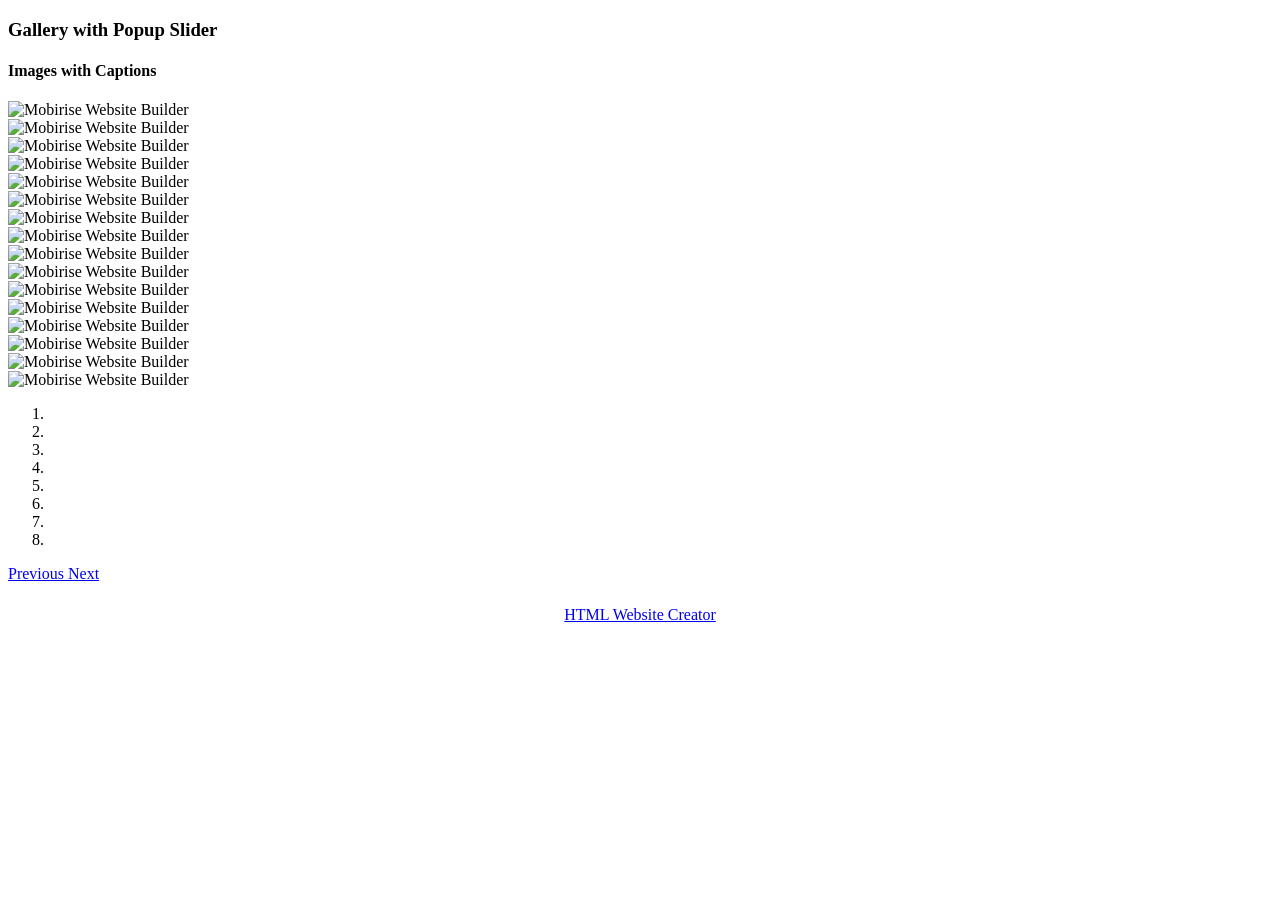
==== page1.html @ 7fadb371 "Add files via upload" ====
<!DOCTYPE html>
<html  >
<head>
  <!-- Site made with Mobirise Website Builder v6.1.12, https://mobirise.com -->
  <meta charset="UTF-8">
  <meta http-equiv="X-UA-Compatible" content="IE=edge">
  <meta name="generator" content="Mobirise v6.1.12, mobirise.com">
  <meta name="viewport" content="width=device-width, initial-scale=1, minimum-scale=1">
  <link rel="shortcut icon" href="assets/images/logo5.png" type="image/x-icon">
  <meta name="description" content="">
  
  
  <title>Page 1</title>
  <link rel="stylesheet" href="assets/web/assets/mobirise-icons2/mobirise2.css">
  <link rel="stylesheet" href="assets/bootstrap/css/bootstrap.min.css">
  <link rel="stylesheet" href="assets/animatecss/animate.css">
  <link rel="stylesheet" href="assets/theme/css/style.css">
  <link rel="preload" href="https://fonts.googleapis.com/css?family=Inter+Tight:100,200,300,400,500,600,700,800,900,100i,200i,300i,400i,500i,600i,700i,800i,900i&display=swap" as="style" onload="this.onload=null;this.rel='stylesheet'">
  <noscript><link rel="stylesheet" href="https://fonts.googleapis.com/css?family=Inter+Tight:100,200,300,400,500,600,700,800,900,100i,200i,300i,400i,500i,600i,700i,800i,900i&display=swap"></noscript>
  <link rel="preload" as="style" href="assets/mobirise/css/mbr-additional.css?v=tbJd5m"><link rel="stylesheet" href="assets/mobirise/css/mbr-additional.css?v=tbJd5m" type="text/css">

  
  
  
</head>
<body>
  
  <section data-bs-version="5.1" class="gallery1 mbr-gallery cid-vxbDAUSOiR" id="gallery01-2b">
    
    

    <div class="container-fluid">
        <div class="row justify-content-center">
            <div class="col-12 content-head">
                <div class="mb-5">
                    <h3 class="mbr-section-title mbr-fonts-style align-center m-0 display-2"><strong>Gallery with Popup Slider</strong></h3>
                    <h4 class="mbr-section-subtitle mbr-fonts-style align-center mb-0 mt-4 display-7">Images with Captions</h4>
                </div>
            </div>
        </div>
        
        <div class="row mbr-gallery">
            <div class="col-12 col-md-6 col-lg-3 item gallery-image">
                <div class="item-wrapper mb-3" data-toggle="modal" data-bs-toggle="modal" data-target="#vy7FDifjJJ-modal" data-bs-target="#vy7FDifjJJ-modal">
                    <img class="w-100" src="assets/images/gallery01.jpg" alt="Mobirise Website Builder" data-slide-to="0" data-bs-slide-to="0" data-target="#lb-vy7FDifjJJ" data-bs-target="#lb-vy7FDifjJJ">
                    <div class="icon-wrapper">
                        <span class="mobi-mbri mobi-mbri-search mbr-iconfont mbr-iconfont-btn"></span>
                    </div>
                </div>
                
            </div>
            <div class="col-12 col-md-6 col-lg-3 item gallery-image">
                <div class="item-wrapper mb-3" data-toggle="modal" data-bs-toggle="modal" data-target="#vy7FDifjJJ-modal" data-bs-target="#vy7FDifjJJ-modal">
                    <img class="w-100" src="assets/images/gallery02.jpg" alt="Mobirise Website Builder" data-slide-to="1" data-bs-slide-to="1" data-target="#lb-vy7FDifjJJ" data-bs-target="#lb-vy7FDifjJJ">
                    <div class="icon-wrapper">
                        <span class="mobi-mbri mobi-mbri-search mbr-iconfont mbr-iconfont-btn"></span>
                    </div>
                </div>
                
            </div>
            <div class="col-12 col-md-6 col-lg-3 item gallery-image">
                <div class="item-wrapper mb-3" data-toggle="modal" data-bs-toggle="modal" data-target="#vy7FDifjJJ-modal" data-bs-target="#vy7FDifjJJ-modal">
                    <img class="w-100" src="assets/images/gallery03.jpg" alt="Mobirise Website Builder" data-slide-to="2" data-bs-slide-to="2" data-target="#lb-vy7FDifjJJ" data-bs-target="#lb-vy7FDifjJJ">
                    <div class="icon-wrapper">
                        <span class="mobi-mbri mobi-mbri-search mbr-iconfont mbr-iconfont-btn"></span>
                    </div>
                </div>
                
            </div>
            <div class="col-12 col-md-6 col-lg-3 item gallery-image">
                <div class="item-wrapper mb-3" data-toggle="modal" data-bs-toggle="modal" data-target="#vy7FDifjJJ-modal" data-bs-target="#vy7FDifjJJ-modal">
                    <img class="w-100" src="assets/images/gallery04.jpg" alt="Mobirise Website Builder" data-slide-to="3" data-bs-slide-to="3" data-target="#lb-vy7FDifjJJ" data-bs-target="#lb-vy7FDifjJJ">
                    <div class="icon-wrapper">
                        <span class="mobi-mbri mobi-mbri-search mbr-iconfont mbr-iconfont-btn"></span>
                    </div>
                </div>
                
            </div>
            <div class="col-12 col-md-6 col-lg-3 item gallery-image">
                <div class="item-wrapper mb-3" data-toggle="modal" data-bs-toggle="modal" data-target="#vy7FDifjJJ-modal" data-bs-target="#vy7FDifjJJ-modal">
                    <img class="w-100" src="assets/images/gallery10.jpg" alt="Mobirise Website Builder" data-slide-to="4" data-bs-slide-to="4" data-target="#lb-vy7FDifjJJ" data-bs-target="#lb-vy7FDifjJJ">
                    <div class="icon-wrapper">
                        <span class="mobi-mbri mobi-mbri-search mbr-iconfont mbr-iconfont-btn"></span>
                    </div>
                </div>
                
            </div>
            <div class="col-12 col-md-6 col-lg-3 item gallery-image">
                <div class="item-wrapper mb-3" data-toggle="modal" data-bs-toggle="modal" data-target="#vy7FDifjJJ-modal" data-bs-target="#vy7FDifjJJ-modal">
                    <img class="w-100" src="assets/images/gallery05.jpg" alt="Mobirise Website Builder" data-slide-to="5" data-bs-slide-to="5" data-target="#lb-vy7FDifjJJ" data-bs-target="#lb-vy7FDifjJJ">
                    <div class="icon-wrapper">
                        <span class="mobi-mbri mobi-mbri-search mbr-iconfont mbr-iconfont-btn"></span>
                    </div>
                </div>
                
            </div>
            <div class="col-12 col-md-6 col-lg-3 item gallery-image">
                <div class="item-wrapper mb-3" data-toggle="modal" data-bs-toggle="modal" data-target="#vy7FDifjJJ-modal" data-bs-target="#vy7FDifjJJ-modal">
                    <img class="w-100" src="assets/images/gallery06.jpg" alt="Mobirise Website Builder" data-slide-to="6" data-bs-slide-to="6" data-target="#lb-vy7FDifjJJ" data-bs-target="#lb-vy7FDifjJJ">
                    <div class="icon-wrapper">
                        <span class="mobi-mbri mobi-mbri-search mbr-iconfont mbr-iconfont-btn"></span>
                    </div>
                </div>
                
            </div>
            <div class="col-12 col-md-6 col-lg-3 item gallery-image">
                <div class="item-wrapper mb-3" data-toggle="modal" data-bs-toggle="modal" data-target="#vy7FDifjJJ-modal" data-bs-target="#vy7FDifjJJ-modal">
                    <img class="w-100" src="assets/images/gallery07.jpg" alt="Mobirise Website Builder" data-slide-to="7" data-bs-slide-to="7" data-target="#lb-vy7FDifjJJ" data-bs-target="#lb-vy7FDifjJJ">
                    <div class="icon-wrapper">
                        <span class="mobi-mbri mobi-mbri-search mbr-iconfont mbr-iconfont-btn"></span>
                    </div>
                </div>
                
            </div>
        </div>

        <div class="modal mbr-slider" tabindex="-1" role="dialog" aria-hidden="true" id="vy7FDifjJJ-modal">
            <div class="modal-dialog" role="document">
                <div class="modal-content">
                    <div class="modal-body">
                        <div class="carousel slide" data-pause="false" data-bs-pause="false" id="lb-vy7FDifjJJ" data-interval="5000" data-bs-interval="5000">
                            <div class="carousel-inner">
                                <div class="carousel-item active">
                                    <img class="d-block w-100" src="assets/images/gallery01.jpg" alt="Mobirise Website Builder">
                                </div>
                                <div class="carousel-item">
                                    <img class="d-block w-100" src="assets/images/gallery02.jpg" alt="Mobirise Website Builder">
                                </div>
                                <div class="carousel-item">
                                    <img class="d-block w-100" src="assets/images/gallery03.jpg" alt="Mobirise Website Builder">
                                </div>
                                <div class="carousel-item">
                                    <img class="d-block w-100" src="assets/images/gallery04.jpg" alt="Mobirise Website Builder">
                                </div>
                                <div class="carousel-item">
                                    <img class="d-block w-100" src="assets/images/gallery10.jpg" alt="Mobirise Website Builder">
                                </div>
                                <div class="carousel-item">
                                    <img class="d-block w-100" src="assets/images/gallery05.jpg" alt="Mobirise Website Builder">
                                </div>
                                <div class="carousel-item">
                                    <img class="d-block w-100" src="assets/images/gallery06.jpg" alt="Mobirise Website Builder">
                                </div>
                                <div class="carousel-item">
                                    <img class="d-block w-100" src="assets/images/gallery07.jpg" alt="Mobirise Website Builder">
                                </div>
                            </div>
                            <ol class="carousel-indicators">
                                <li data-slide-to="0" data-bs-slide-to="0" class="active" data-target="#lb-vy7FDifjJJ" data-bs-target="#lb-vy7FDifjJJ"></li>
                                <li data-slide-to="1" data-bs-slide-to="1" data-target="#lb-vy7FDifjJJ" data-bs-target="#lb-vy7FDifjJJ"></li>
                                <li data-slide-to="2" data-bs-slide-to="2" data-target="#lb-vy7FDifjJJ" data-bs-target="#lb-vy7FDifjJJ"></li>
                                <li data-slide-to="3" data-bs-slide-to="3" data-target="#lb-vy7FDifjJJ" data-bs-target="#lb-vy7FDifjJJ"></li>
                                <li data-slide-to="4" data-bs-slide-to="4" data-target="#lb-vy7FDifjJJ" data-bs-target="#lb-vy7FDifjJJ"></li>
                                <li data-slide-to="5" data-bs-slide-to="5" data-target="#lb-vy7FDifjJJ" data-bs-target="#lb-vy7FDifjJJ"></li>
                                <li data-slide-to="6" data-bs-slide-to="6" data-target="#lb-vy7FDifjJJ" data-bs-target="#lb-vy7FDifjJJ"></li>
                                <li data-slide-to="7" data-bs-slide-to="7" data-target="#lb-vy7FDifjJJ" data-bs-target="#lb-vy7FDifjJJ"></li>
                            </ol>
                            <a role="button" href="" class="close" data-dismiss="modal" data-bs-dismiss="modal" aria-label="Close">
                            </a>
                            <a class="carousel-control-prev carousel-control" role="button" data-slide="prev" data-bs-slide="prev" href="#lb-vy7FDifjJJ">
                                <span class="mobi-mbri mobi-mbri-arrow-prev" aria-hidden="true"></span>
                                <span class="sr-only visually-hidden">Previous</span>
                            </a>
                            <a class="carousel-control-next carousel-control" role="button" data-slide="next" data-bs-slide="next" href="#lb-vy7FDifjJJ">
                                <span class="mobi-mbri mobi-mbri-arrow-next" aria-hidden="true"></span>
                                <span class="sr-only visually-hidden">Next</span>
                            </a>
                        </div>
                    </div>
                </div>
            </div>
        </div>
    </div>
</section><section class="display-7" style="padding: 0;align-items: center;justify-content: center;flex-wrap: wrap;    align-content: center;display: flex;position: relative;height: 4rem;"><a href="https://mobiri.se/" style="flex: 1 1;height: 4rem;position: absolute;width: 100%;z-index: 1;"><img alt="" style="height: 4rem;" src="[data-uri]"></a><p style="margin: 0;text-align: center;" class="display-7">&#8204;</p><a style="z-index:1" href="https://mobirise.com/html-builder.html">HTML Website Creator</a></section><script src="assets/bootstrap/js/bootstrap.bundle.min.js"></script>  <script src="assets/smoothscroll/smooth-scroll.js"></script>  <script src="assets/ytplayer/index.js"></script>  <script src="assets/theme/js/script.js"></script>  
  
  
  <input name="animation" type="hidden">
  </body>
</html>
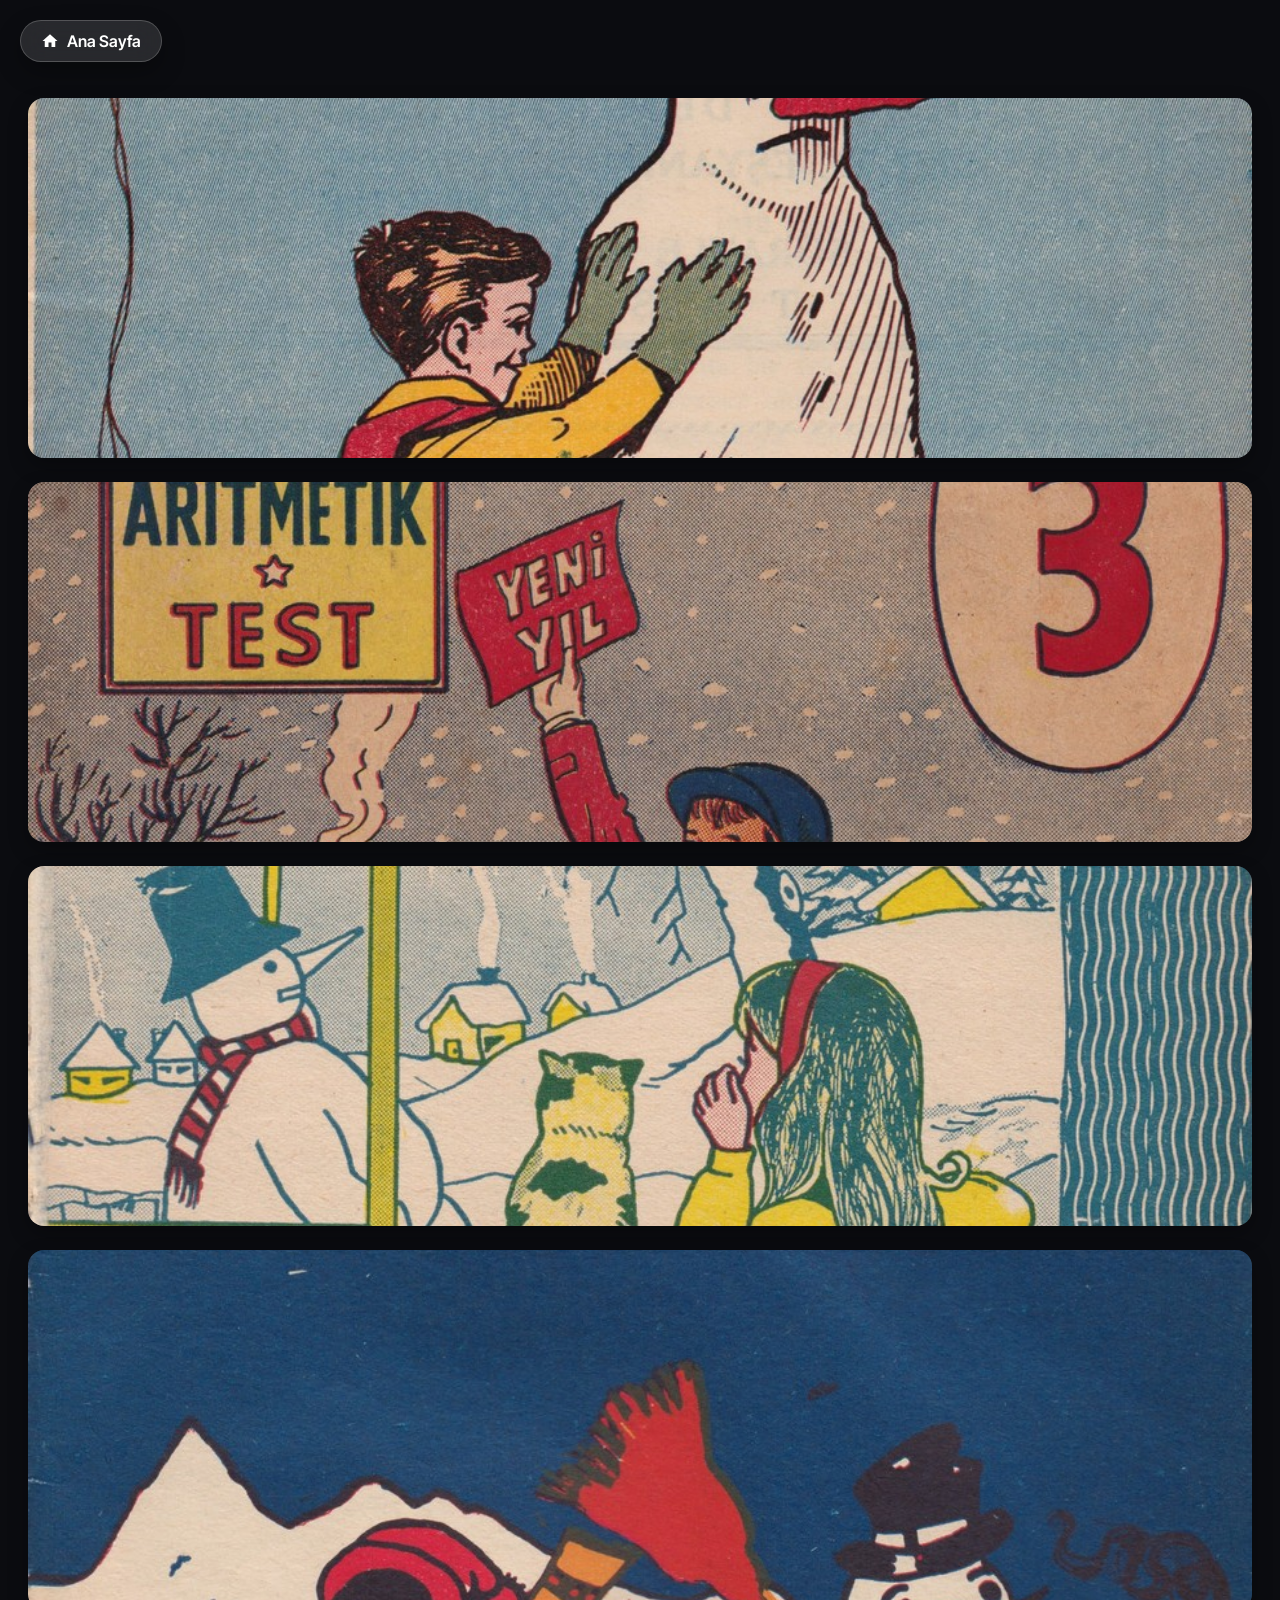
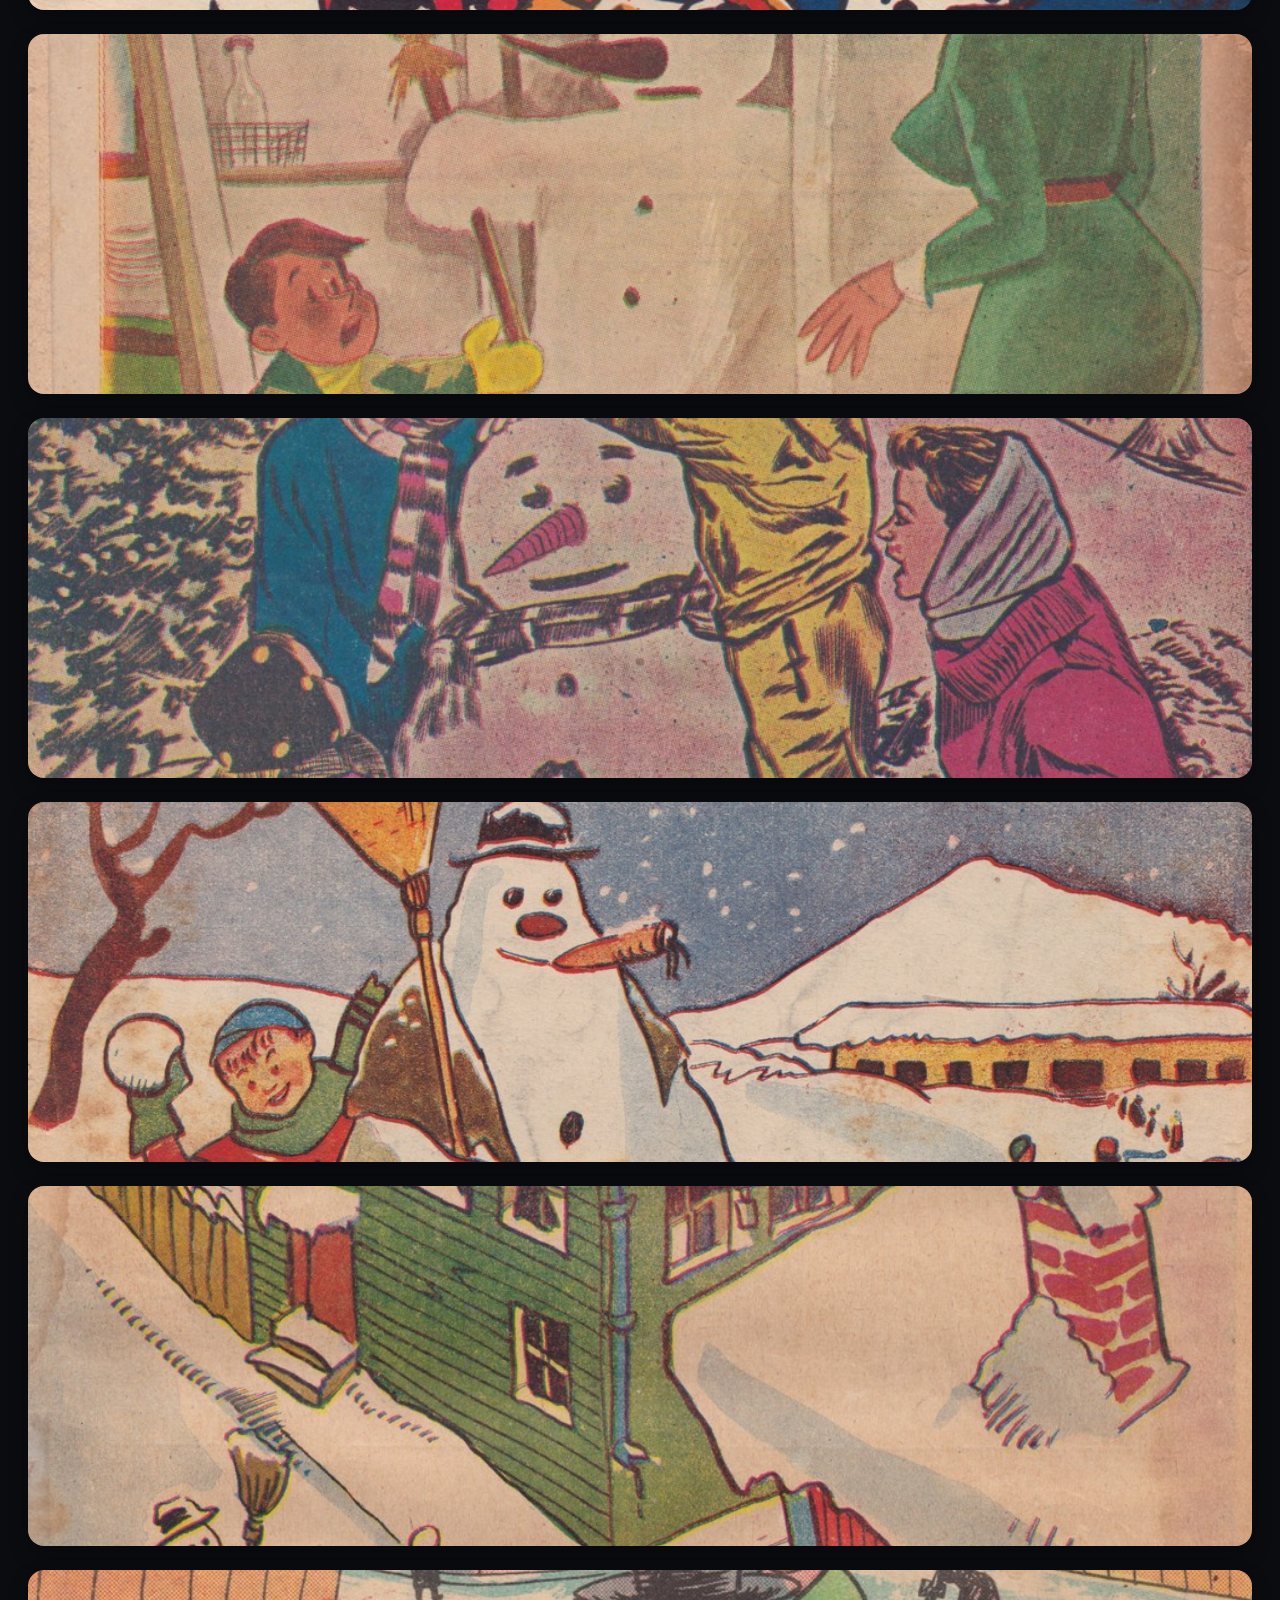
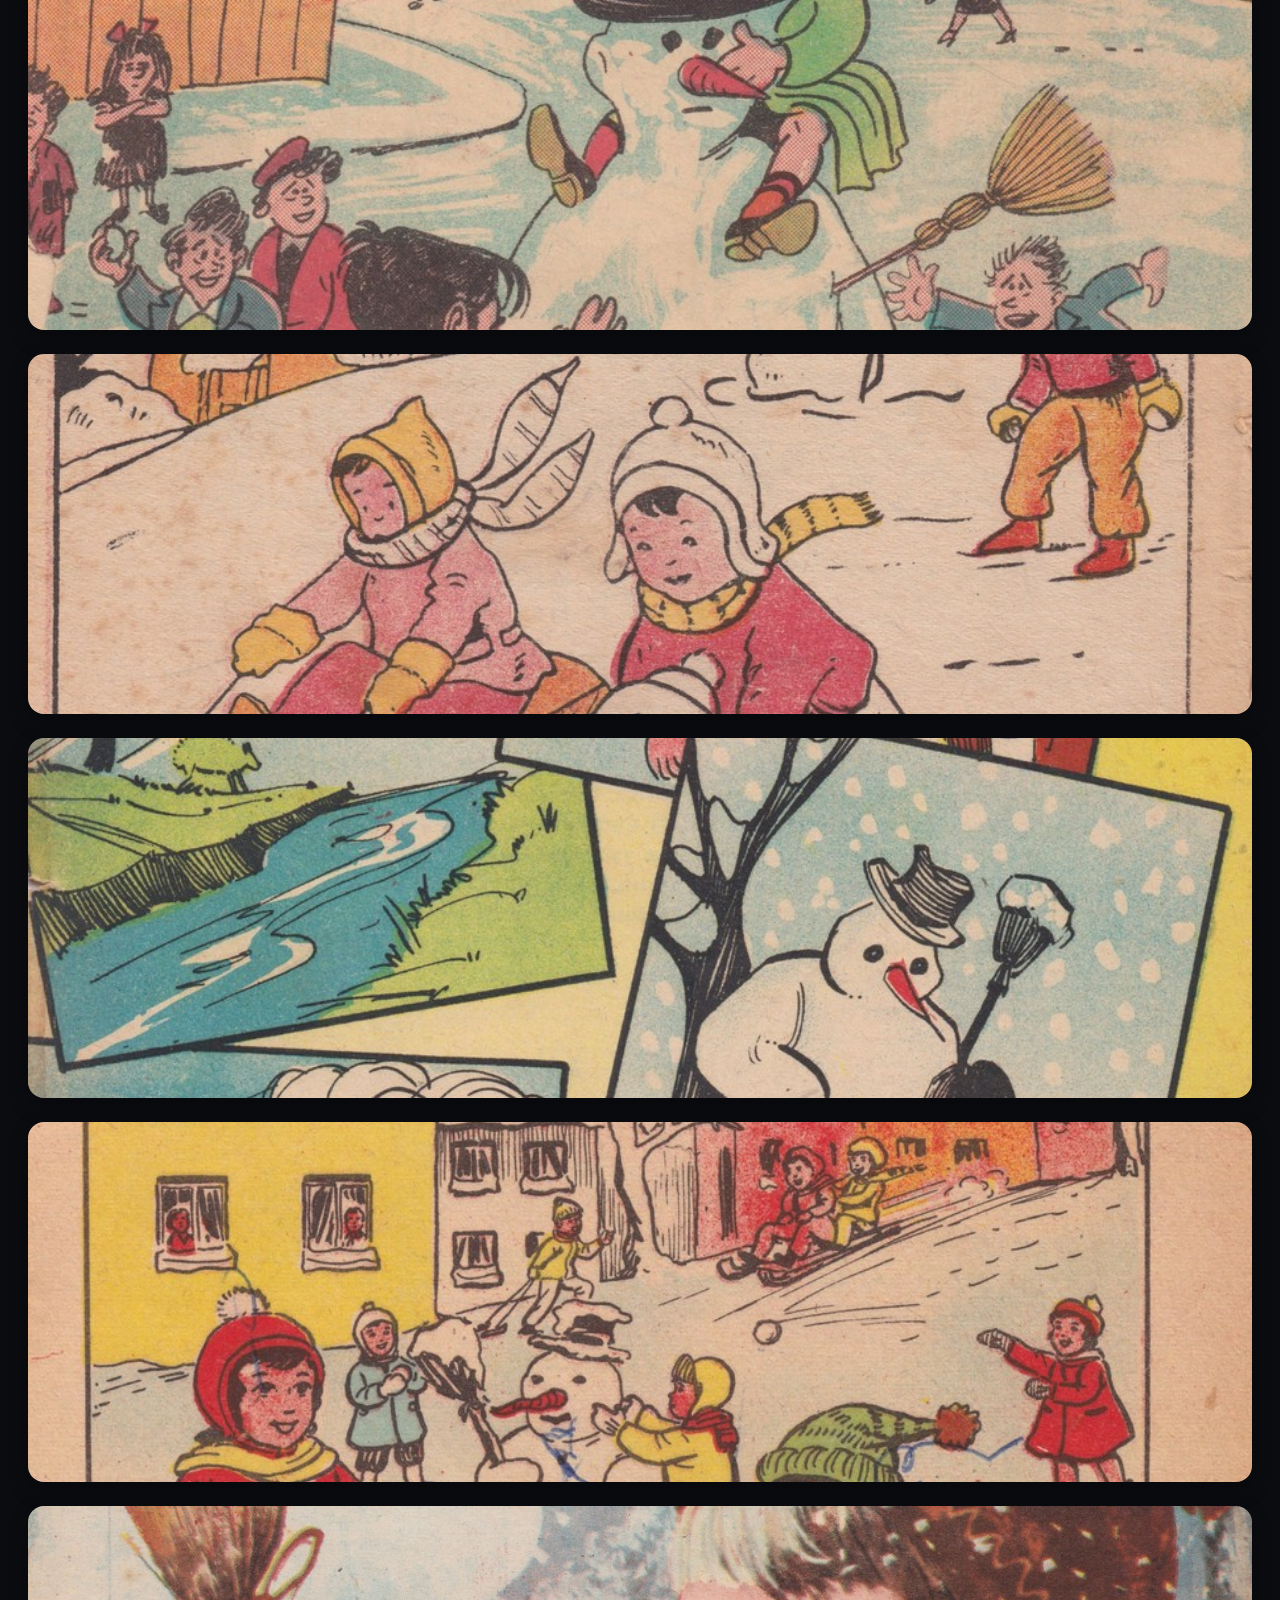
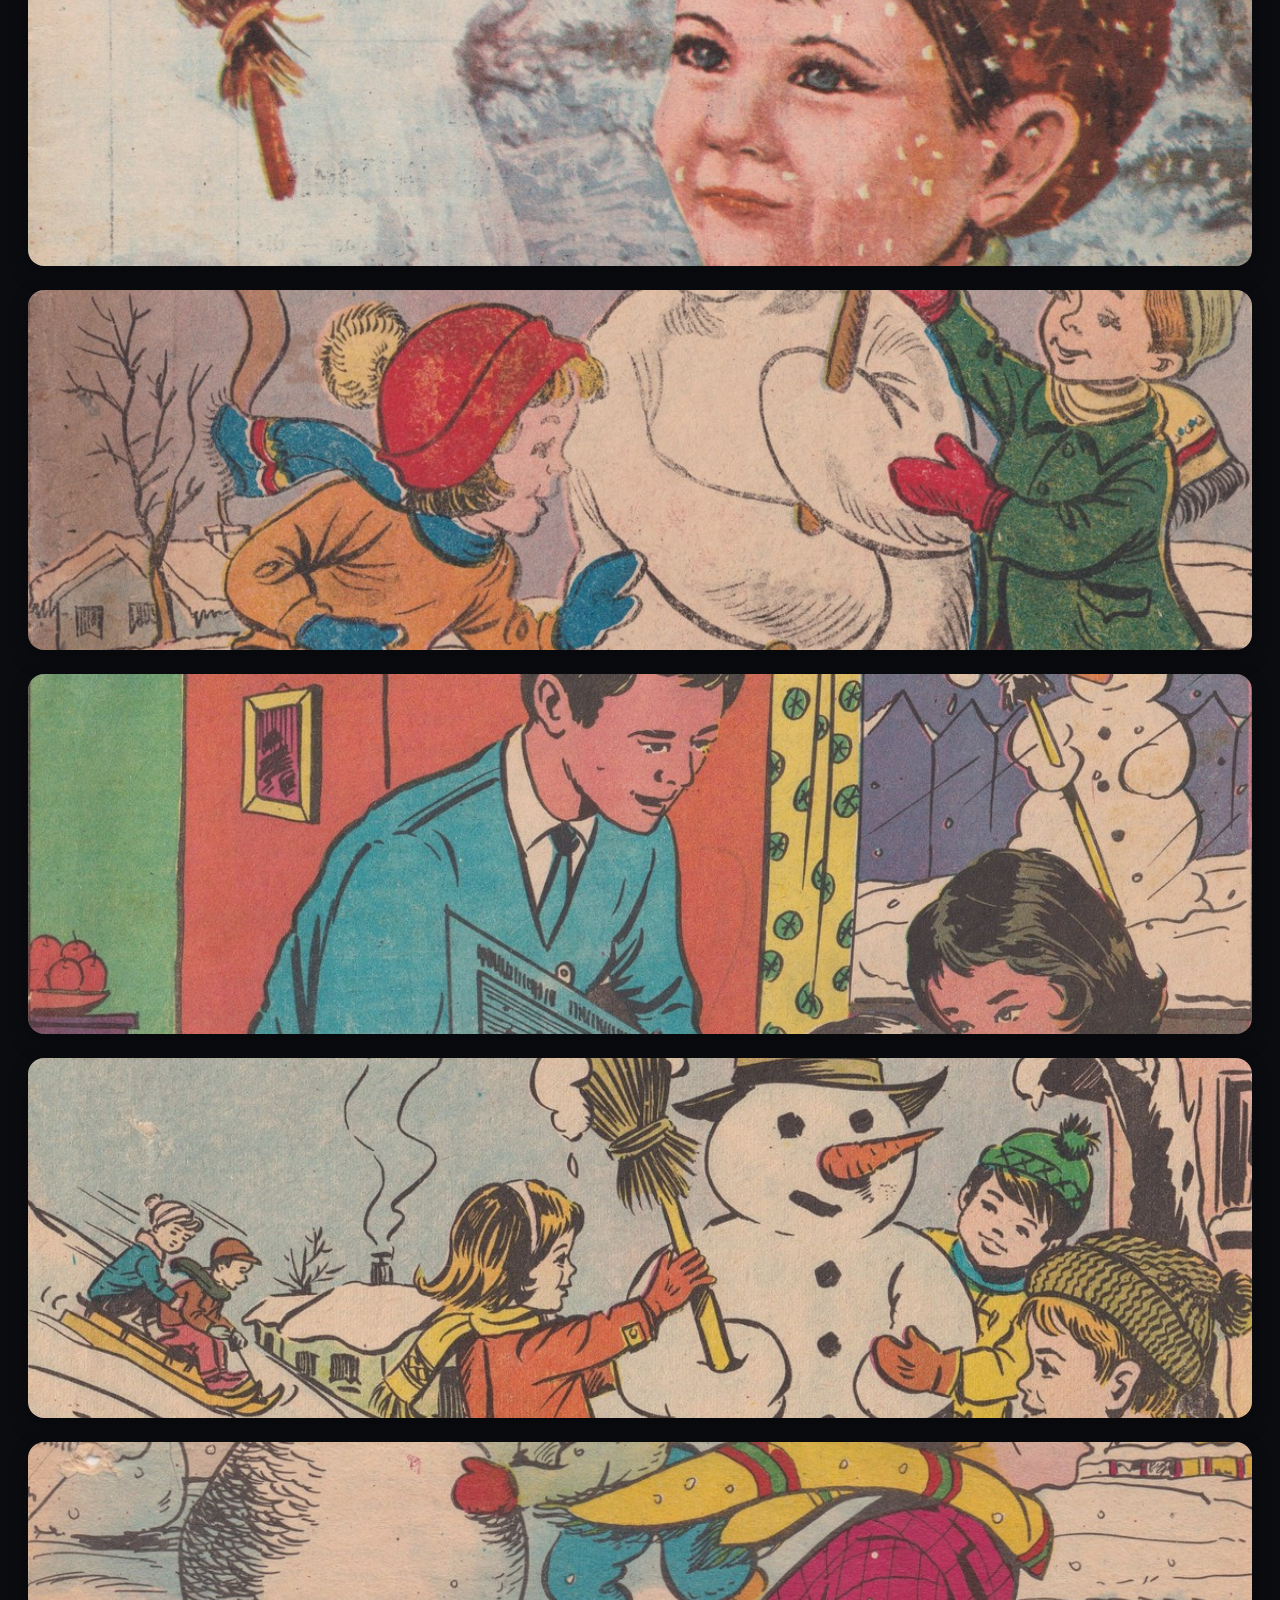
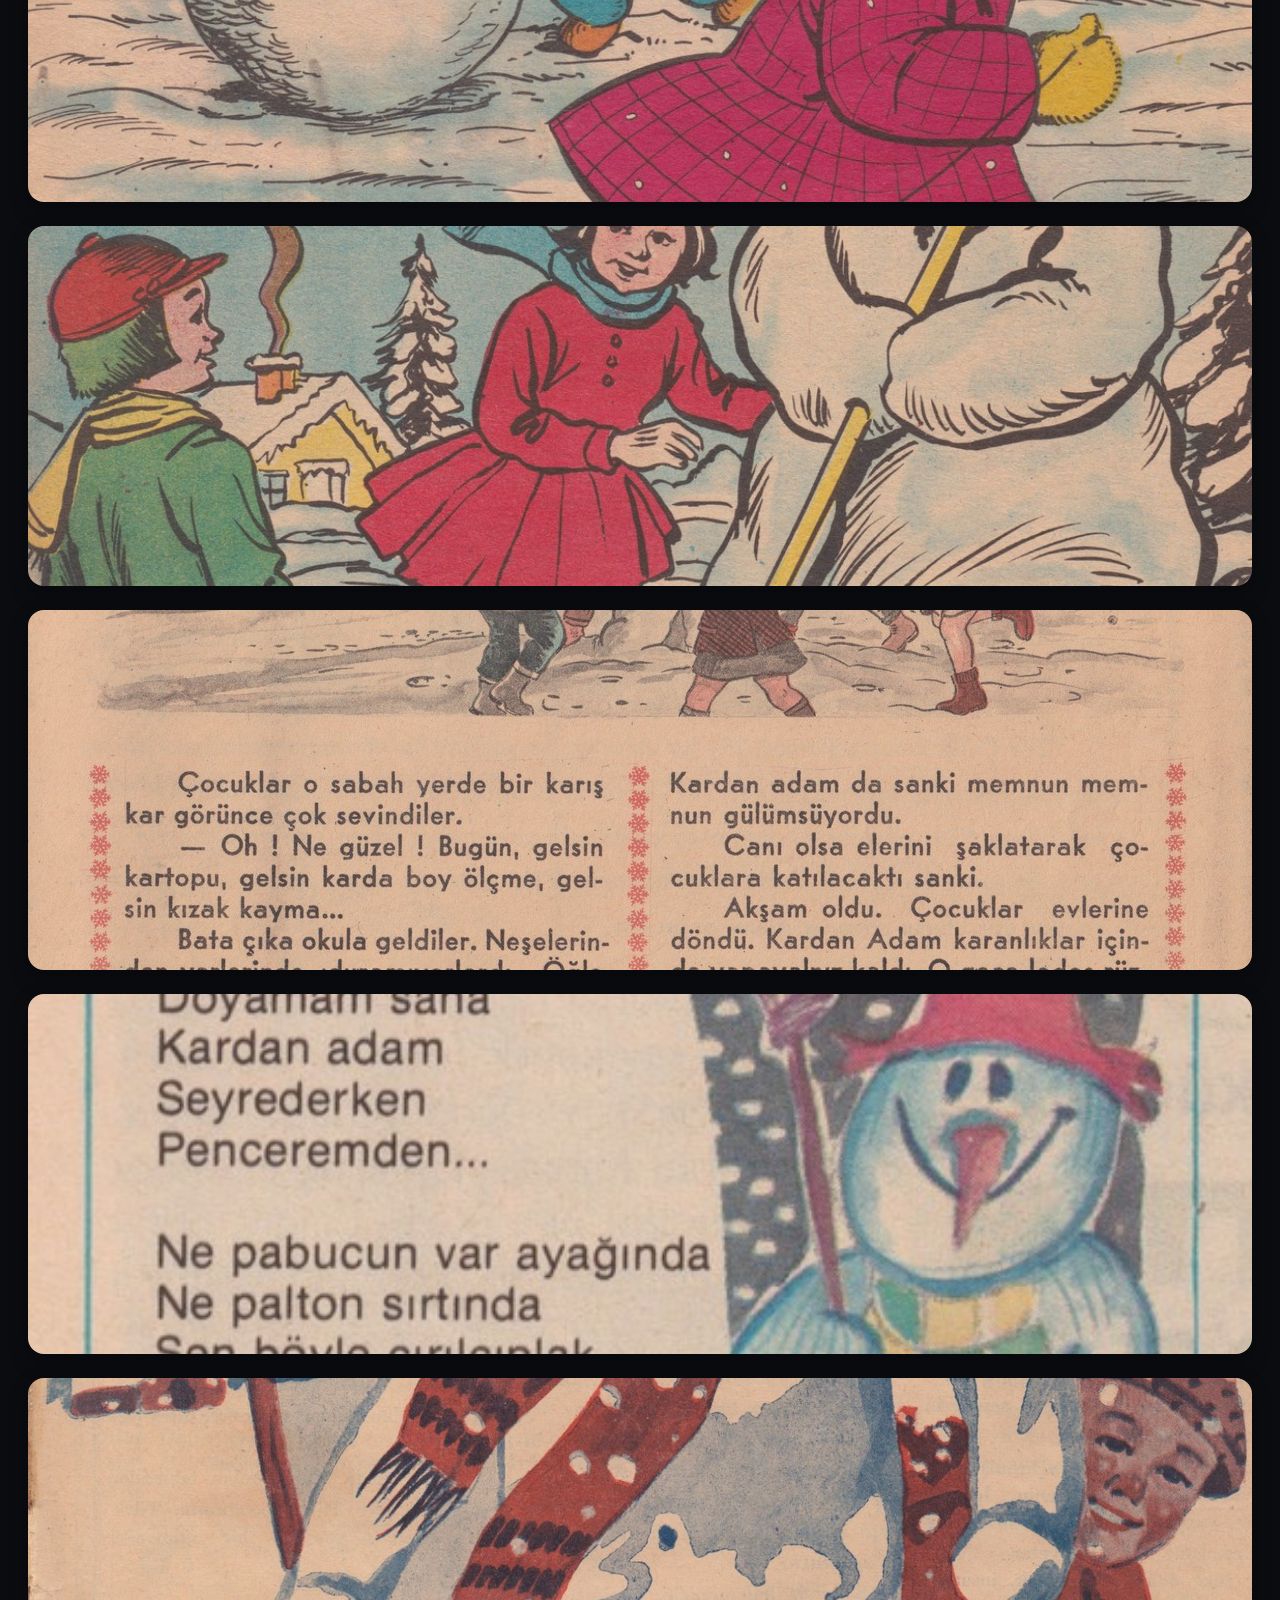
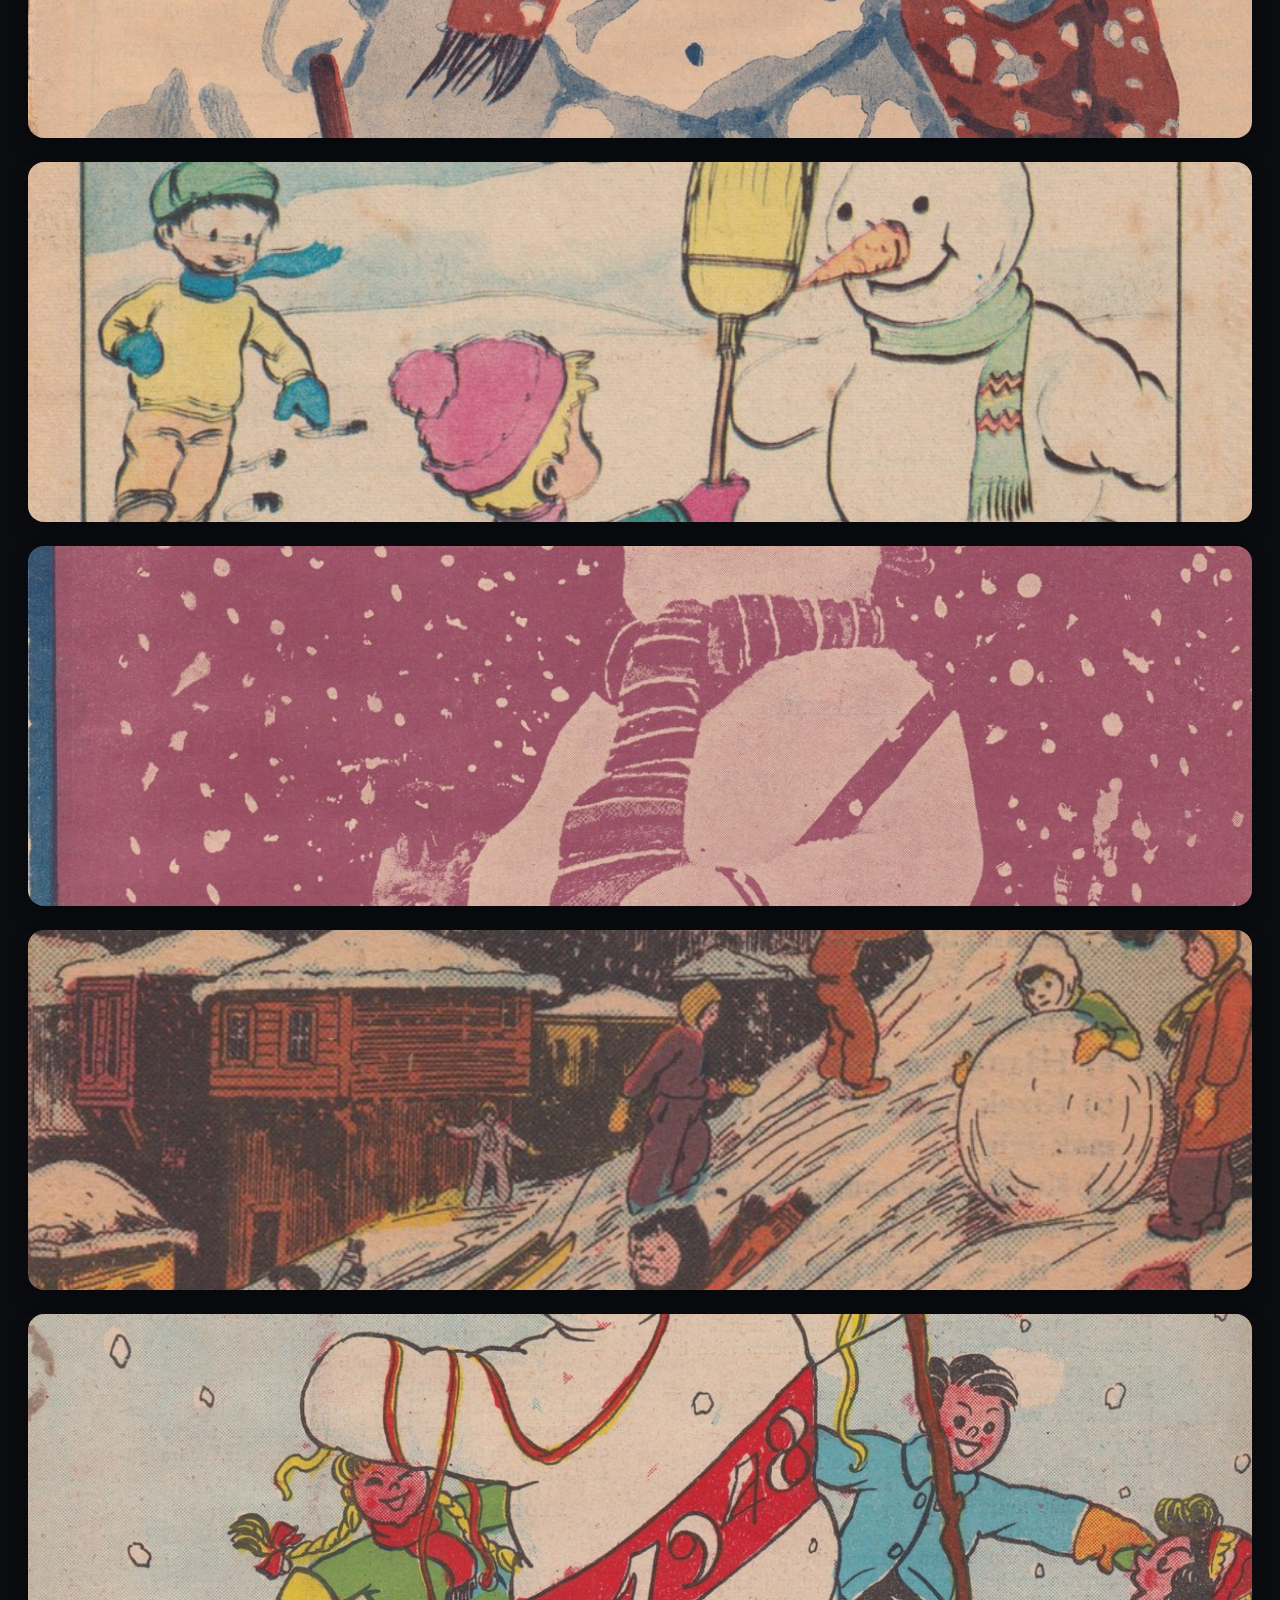
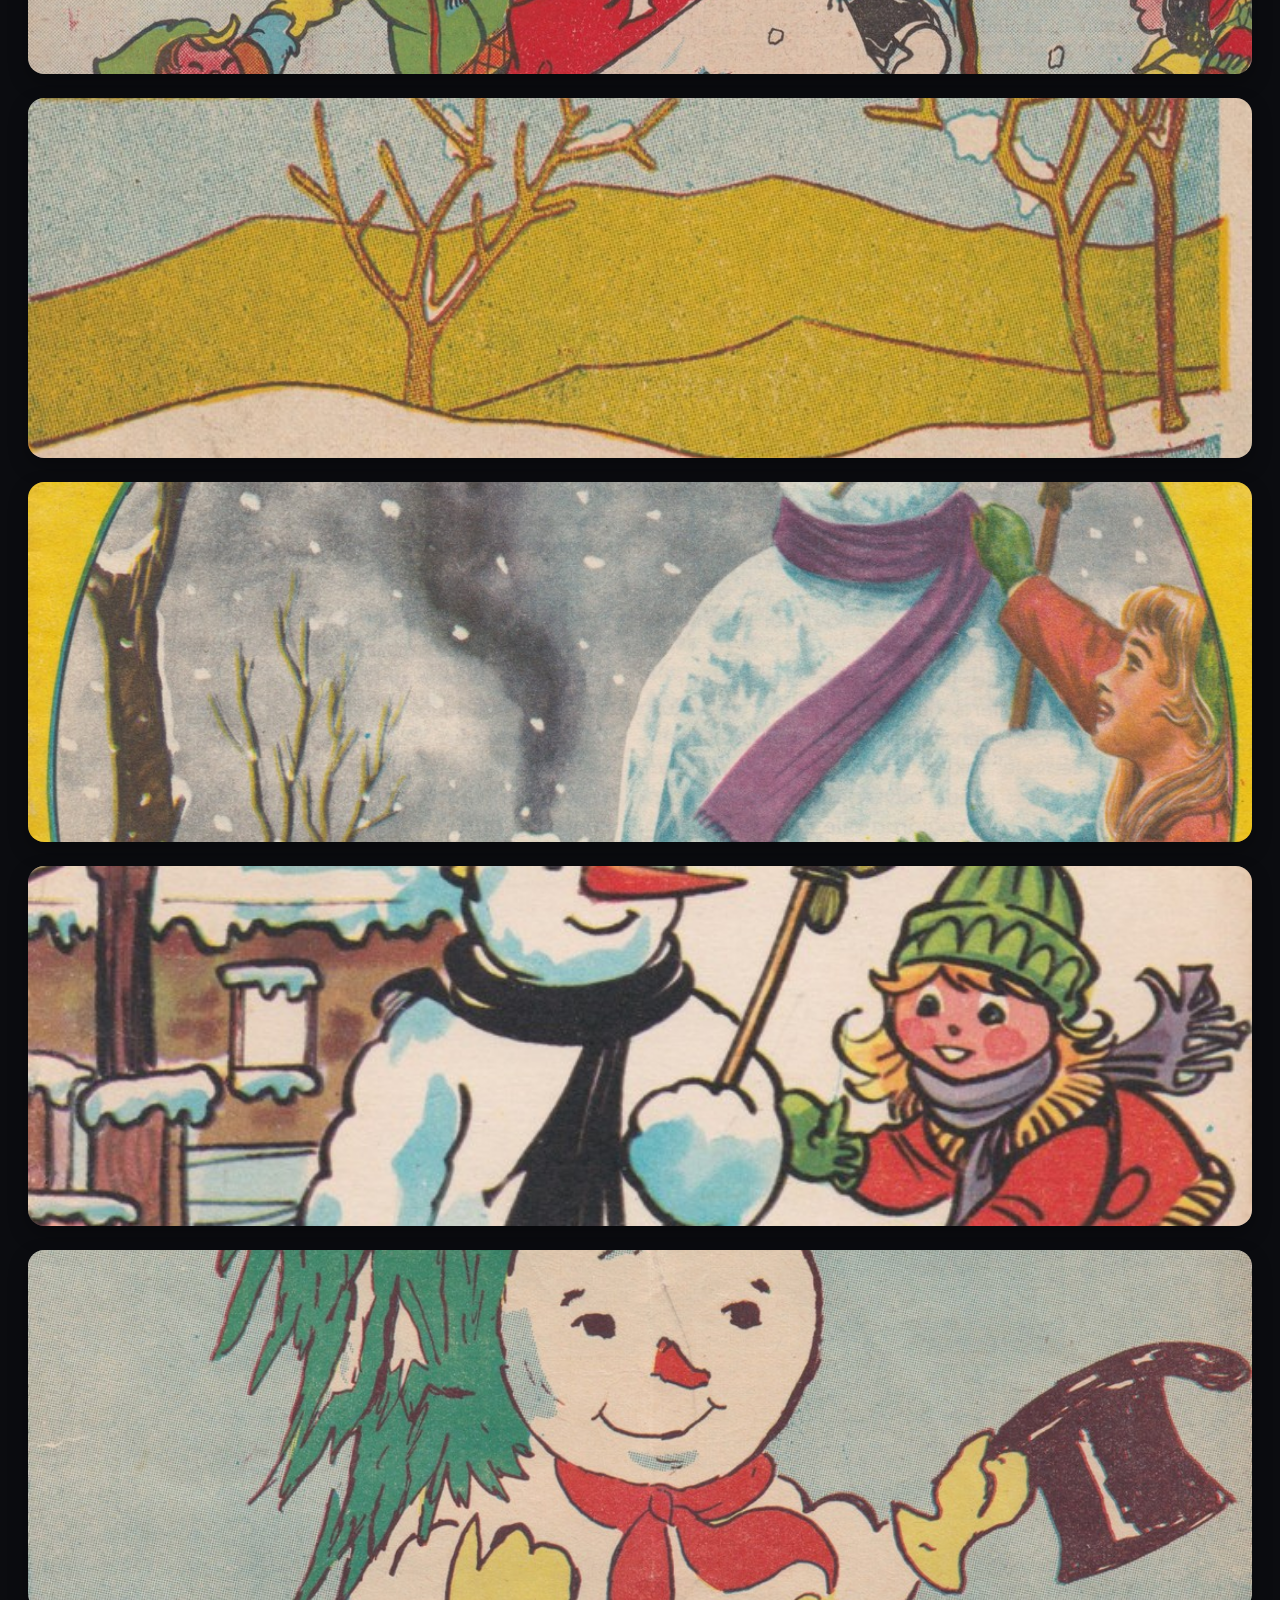
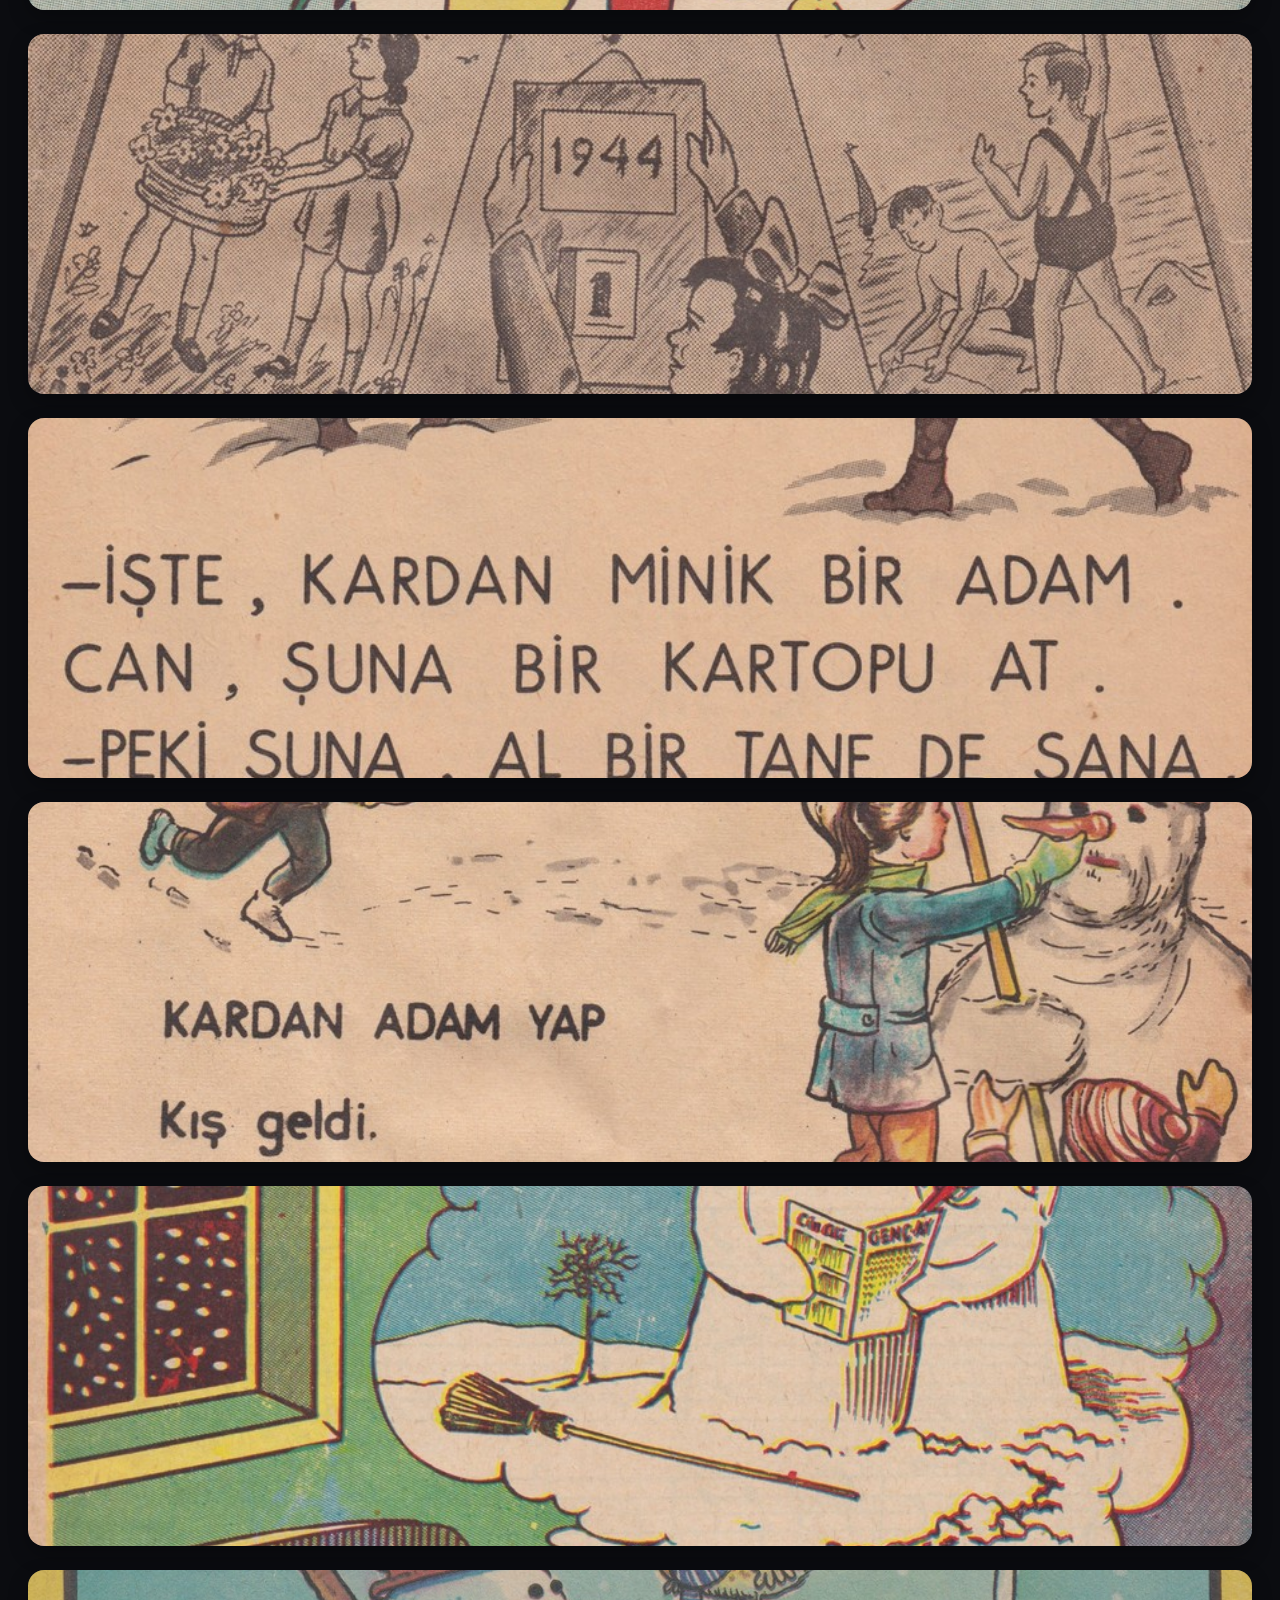
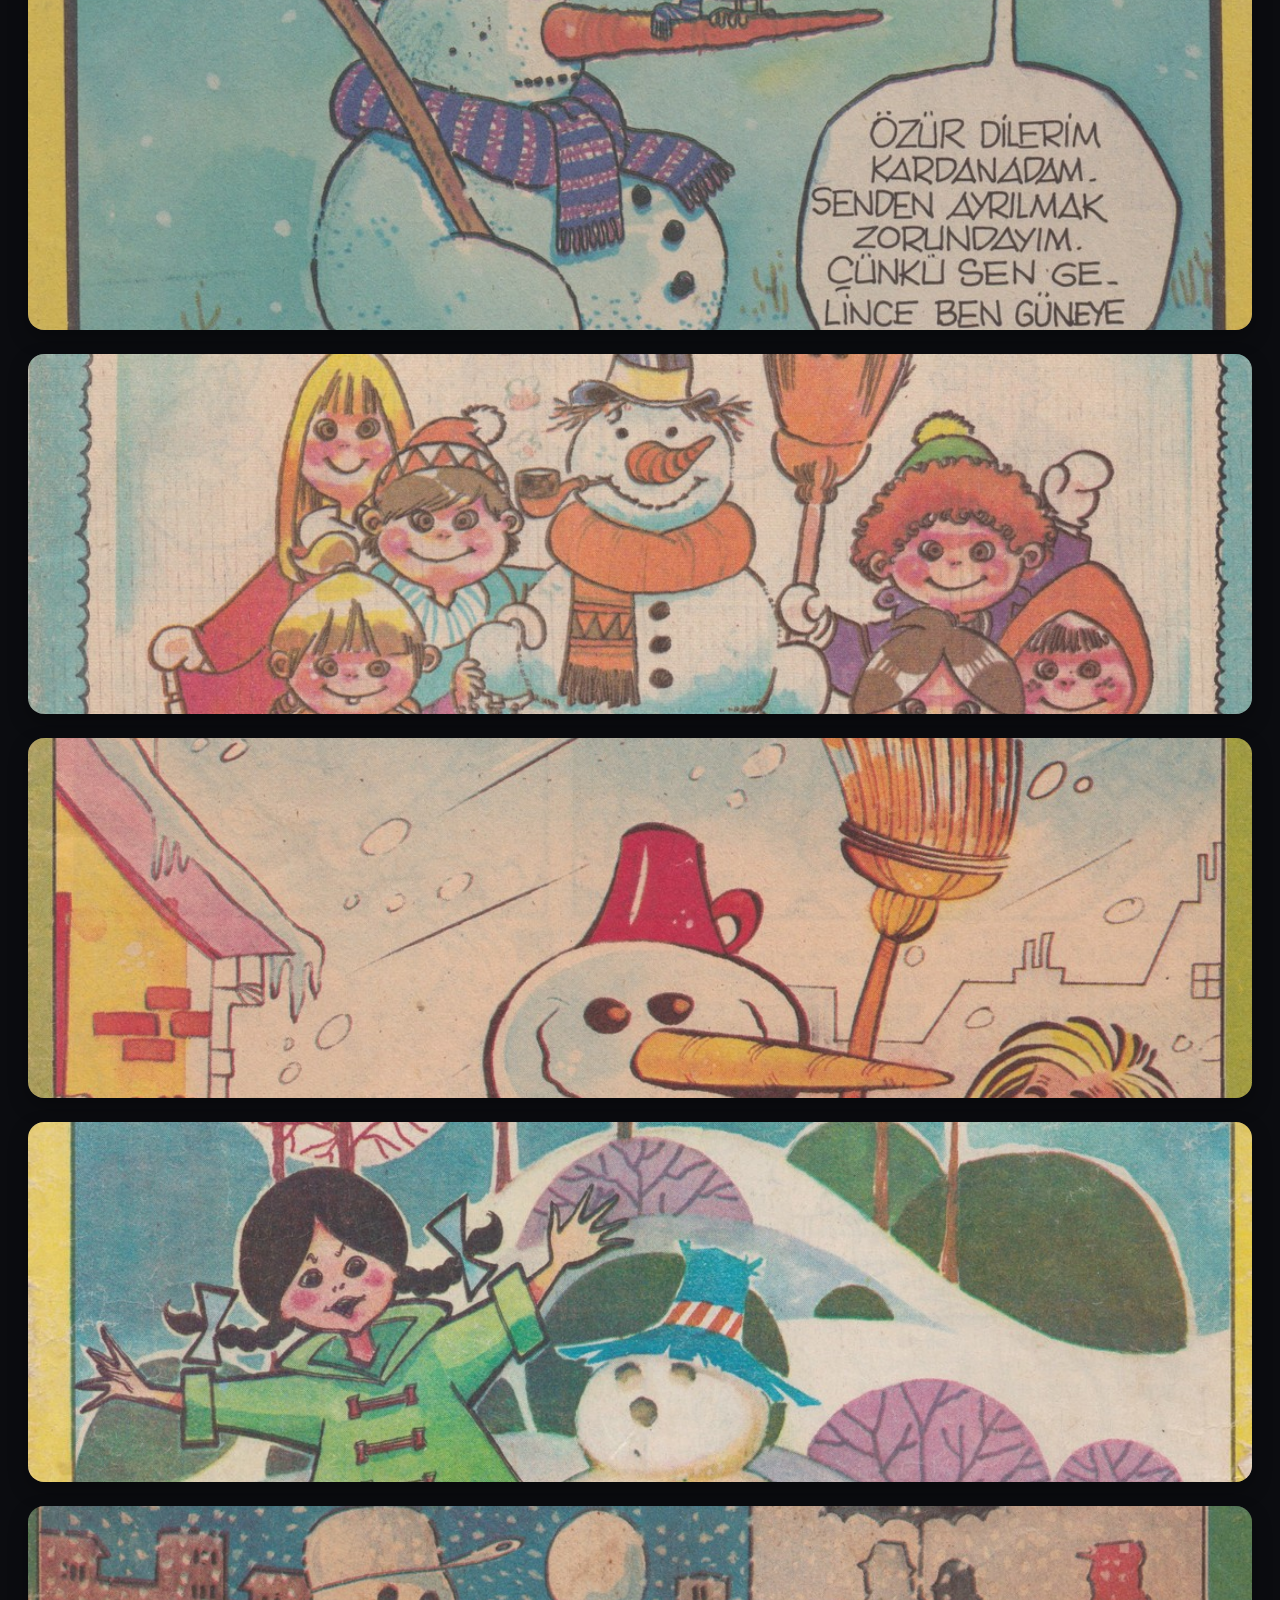
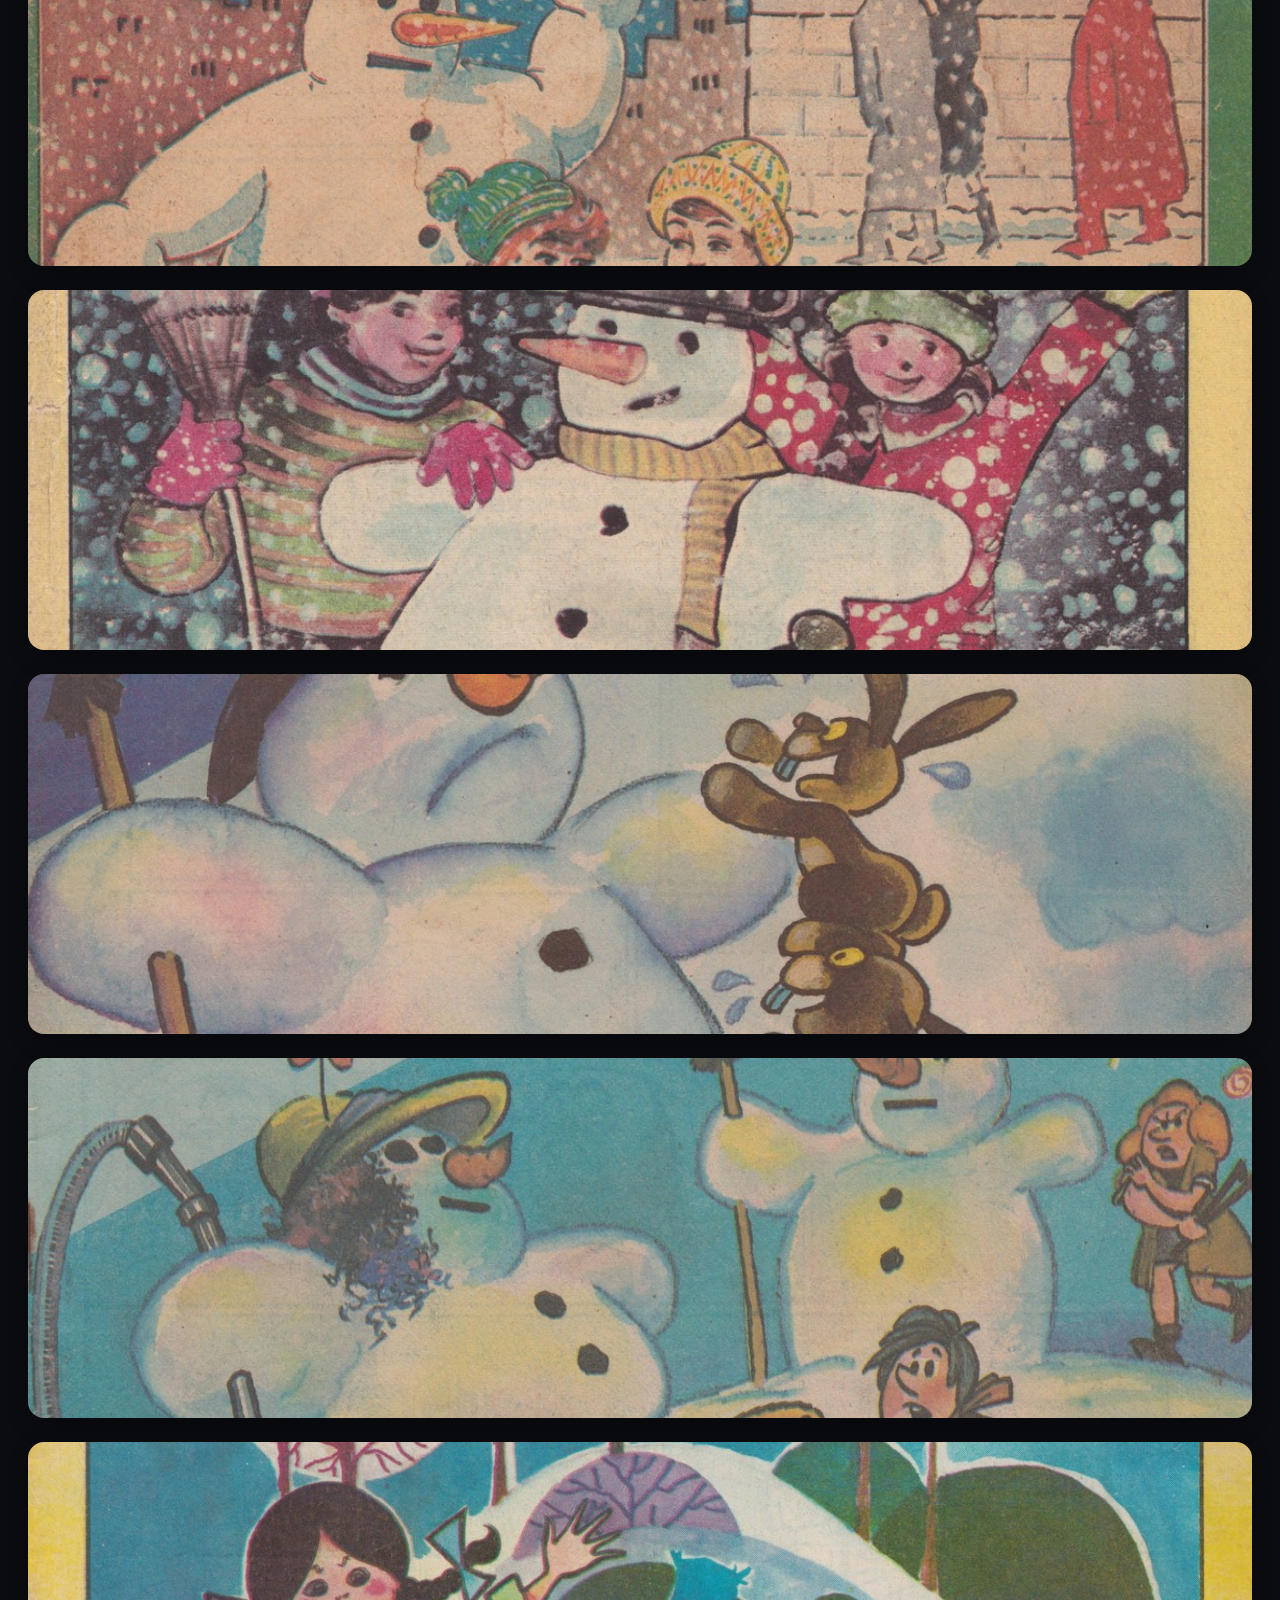
==== commit 1a5349ad: "Add files via upload" ====
--- a/page1.html
+++ b/page1.html
@@ -1,179 +1,373 @@
 <!DOCTYPE html>
-<html  >
+<html lang="tr">
 <head>
-  <!-- Site made with Mobirise Website Builder v6.1.12, https://mobirise.com -->
   <meta charset="UTF-8">
   <meta http-equiv="X-UA-Compatible" content="IE=edge">
-  <meta name="generator" content="Mobirise v6.1.12, mobirise.com">
-  <meta name="viewport" content="width=device-width, initial-scale=1, minimum-scale=1">
+  <meta name="viewport" content="width=device-width, initial-scale=1.0, maximum-scale=1.0, user-scalable=no">
   <link rel="shortcut icon" href="assets/images/logo5.png" type="image/x-icon">
-  <meta name="description" content="">
+  <title>Dergiler</title>
   
-  
-  <title>Page 1</title>
-  <link rel="stylesheet" href="assets/web/assets/mobirise-icons2/mobirise2.css">
   <link rel="stylesheet" href="assets/bootstrap/css/bootstrap.min.css">
-  <link rel="stylesheet" href="assets/animatecss/animate.css">
   <link rel="stylesheet" href="assets/theme/css/style.css">
-  <link rel="preload" href="https://fonts.googleapis.com/css?family=Inter+Tight:100,200,300,400,500,600,700,800,900,100i,200i,300i,400i,500i,600i,700i,800i,900i&display=swap" as="style" onload="this.onload=null;this.rel='stylesheet'">
-  <noscript><link rel="stylesheet" href="https://fonts.googleapis.com/css?family=Inter+Tight:100,200,300,400,500,600,700,800,900,100i,200i,300i,400i,500i,600i,700i,800i,900i&display=swap"></noscript>
-  <link rel="preload" as="style" href="assets/mobirise/css/mbr-additional.css?v=tbJd5m"><link rel="stylesheet" href="assets/mobirise/css/mbr-additional.css?v=tbJd5m" type="text/css">
-
-  
-  
-  
+  <link rel="preload" href="https://fonts.googleapis.com/css?family=Inter+Tight:100,200,300,400,500,600,700,800,900&display=swap" as="style" onload="this.onload=null;this.rel='stylesheet'">
+
+  <style>
+    body {
+      background-color: #0b0c10;
+      color: #fff;
+      font-family: 'Inter Tight', sans-serif;
+      padding-top: 80px;
+    }
+
+    /* Sabit Ana Sayfaya Dön Butonu */
+    .btn-home-fixed {
+      position: fixed;
+      top: 20px;
+      left: 20px;
+      z-index: 99999;
+      background: rgba(255, 255, 255, 0.12);
+      border: 1px solid rgba(255, 255, 255, 0.2);
+      backdrop-filter: blur(15px);
+      -webkit-backdrop-filter: blur(15px);
+      color: #fff !important;
+      padding: 10px 20px;
+      border-radius: 30px;
+      font-weight: 600;
+      text-decoration: none !important;
+      display: flex;
+      align-items: center;
+      gap: 8px;
+      box-shadow: 0 10px 25px rgba(0,0,0,0.3);
+      transition: all 0.25s ease;
+    }
+
+    .btn-home-fixed:hover {
+      background: rgba(255, 255, 255, 0.25);
+      transform: translateY(-2px);
+    }
+
+    .gallery-grid {
+      padding: 10px 20px 40px 20px;
+    }
+
+    .gallery-item-card {
+      position: relative;
+      border-radius: 16px;
+      overflow: hidden;
+      background: #16181f;
+      cursor: pointer;
+      box-shadow: 0 8px 20px rgba(0,0,0,0.3);
+      transition: transform 0.3s ease, box-shadow 0.3s ease;
+      margin-bottom: 24px;
+    }
+
+    .gallery-item-card:hover {
+      transform: translateY(-5px);
+      box-shadow: 0 12px 30px rgba(0,0,0,0.5);
+    }
+
+    .gallery-item-card img {
+      width: 100%;
+      height: 360px;
+      object-fit: cover;
+      display: block;
+    }
+
+    /* MODERN LIGHTBOX / TOUCH ZOOM STİLLERİ */
+    .modal, .modal-backdrop, [data-toggle="modal"], [data-bs-toggle="modal"] { 
+        display: none !important; 
+        pointer-events: none !important; 
+    }
+
+    #modern-zoom-modal {
+        position: fixed !important; 
+        top: 0 !important; 
+        left: 0 !important; 
+        width: 100vw !important; 
+        height: 100vh !important;
+        background: rgba(5, 5, 8, 0.95) !important; 
+        backdrop-filter: blur(20px);
+        -webkit-backdrop-filter: blur(20px);
+        display: none; 
+        justify-content: center; 
+        align-items: center; 
+        z-index: 9999999 !important; 
+        overflow: hidden !important;
+        touch-action: none !important;
+        user-select: none;
+        opacity: 0;
+        transition: opacity 0.3s ease;
+    }
+
+    #modern-zoom-modal.active { opacity: 1; }
+
+    .zoom-viewport {
+        width: 100%; height: 100%; display: flex;
+        justify-content: center; align-items: center;
+        overflow: hidden; position: relative;
+    }
+
+    #modern-zoom-img {
+        max-width: 92%; max-height: 92%; object-fit: contain;
+        transform-origin: center center;
+        transform: translate3d(0px, 0px, 0px) scale(1);
+        position: absolute; will-change: transform;
+        border-radius: 8px; box-shadow: 0 25px 60px rgba(0,0,0,0.8);
+    }
+
+    .lightbox-top-bar {
+        position: fixed; top: 0; left: 0; width: 100%;
+        padding: 20px 24px; display: flex;
+        justify-content: space-between; align-items: center;
+        z-index: 10000001 !important;
+        pointer-events: none;
+    }
+
+    .lightbox-counter {
+        color: rgba(255, 255, 255, 0.9);
+        font-size: 14px; font-weight: 600;
+        background: rgba(255, 255, 255, 0.12);
+        padding: 8px 16px; border-radius: 20px;
+        backdrop-filter: blur(10px);
+        border: 1px solid rgba(255, 255, 255, 0.15);
+    }
+
+    .lightbox-actions { display: flex; gap: 12px; pointer-events: auto; }
+
+    .glass-btn {
+        width: 46px; height: 46px; border-radius: 50%;
+        background: rgba(255, 255, 255, 0.12);
+        border: 1px solid rgba(255, 255, 255, 0.2);
+        color: #fff; display: flex; justify-content: center;
+        align-items: center; cursor: pointer;
+        backdrop-filter: blur(10px); transition: all 0.2s ease;
+    }
+
+    .glass-btn:hover { background: rgba(255, 255, 255, 0.25); }
+
+    .nav-arrow {
+        position: fixed; top: 50%; transform: translateY(-50%);
+        width: 54px; height: 54px; border-radius: 50%;
+        background: rgba(255, 255, 255, 0.12);
+        border: 1px solid rgba(255, 255, 255, 0.2);
+        color: #fff; display: flex; justify-content: center;
+        align-items: center; cursor: pointer; z-index: 10000000 !important;
+        backdrop-filter: blur(10px); transition: all 0.25s ease;
+    }
+
+    #nav-prev { left: 24px; } #nav-next { right: 24px; }
+  </style>
 </head>
 <body>
-  
-  <section data-bs-version="5.1" class="gallery1 mbr-gallery cid-vxbDAUSOiR" id="gallery01-2b">
-    
-    
-
-    <div class="container-fluid">
-        <div class="row justify-content-center">
-            <div class="col-12 content-head">
-                <div class="mb-5">
-                    <h3 class="mbr-section-title mbr-fonts-style align-center m-0 display-2"><strong>Gallery with Popup Slider</strong></h3>
-                    <h4 class="mbr-section-subtitle mbr-fonts-style align-center mb-0 mt-4 display-7">Images with Captions</h4>
-                </div>
-            </div>
-        </div>
-        
-        <div class="row mbr-gallery">
-            <div class="col-12 col-md-6 col-lg-3 item gallery-image">
-                <div class="item-wrapper mb-3" data-toggle="modal" data-bs-toggle="modal" data-target="#vy7FDifjJJ-modal" data-bs-target="#vy7FDifjJJ-modal">
-                    <img class="w-100" src="assets/images/gallery01.jpg" alt="Mobirise Website Builder" data-slide-to="0" data-bs-slide-to="0" data-target="#lb-vy7FDifjJJ" data-bs-target="#lb-vy7FDifjJJ">
-                    <div class="icon-wrapper">
-                        <span class="mobi-mbri mobi-mbri-search mbr-iconfont mbr-iconfont-btn"></span>
-                    </div>
-                </div>
-                
-            </div>
-            <div class="col-12 col-md-6 col-lg-3 item gallery-image">
-                <div class="item-wrapper mb-3" data-toggle="modal" data-bs-toggle="modal" data-target="#vy7FDifjJJ-modal" data-bs-target="#vy7FDifjJJ-modal">
-                    <img class="w-100" src="assets/images/gallery02.jpg" alt="Mobirise Website Builder" data-slide-to="1" data-bs-slide-to="1" data-target="#lb-vy7FDifjJJ" data-bs-target="#lb-vy7FDifjJJ">
-                    <div class="icon-wrapper">
-                        <span class="mobi-mbri mobi-mbri-search mbr-iconfont mbr-iconfont-btn"></span>
-                    </div>
-                </div>
-                
-            </div>
-            <div class="col-12 col-md-6 col-lg-3 item gallery-image">
-                <div class="item-wrapper mb-3" data-toggle="modal" data-bs-toggle="modal" data-target="#vy7FDifjJJ-modal" data-bs-target="#vy7FDifjJJ-modal">
-                    <img class="w-100" src="assets/images/gallery03.jpg" alt="Mobirise Website Builder" data-slide-to="2" data-bs-slide-to="2" data-target="#lb-vy7FDifjJJ" data-bs-target="#lb-vy7FDifjJJ">
-                    <div class="icon-wrapper">
-                        <span class="mobi-mbri mobi-mbri-search mbr-iconfont mbr-iconfont-btn"></span>
-                    </div>
-                </div>
-                
-            </div>
-            <div class="col-12 col-md-6 col-lg-3 item gallery-image">
-                <div class="item-wrapper mb-3" data-toggle="modal" data-bs-toggle="modal" data-target="#vy7FDifjJJ-modal" data-bs-target="#vy7FDifjJJ-modal">
-                    <img class="w-100" src="assets/images/gallery04.jpg" alt="Mobirise Website Builder" data-slide-to="3" data-bs-slide-to="3" data-target="#lb-vy7FDifjJJ" data-bs-target="#lb-vy7FDifjJJ">
-                    <div class="icon-wrapper">
-                        <span class="mobi-mbri mobi-mbri-search mbr-iconfont mbr-iconfont-btn"></span>
-                    </div>
-                </div>
-                
-            </div>
-            <div class="col-12 col-md-6 col-lg-3 item gallery-image">
-                <div class="item-wrapper mb-3" data-toggle="modal" data-bs-toggle="modal" data-target="#vy7FDifjJJ-modal" data-bs-target="#vy7FDifjJJ-modal">
-                    <img class="w-100" src="assets/images/gallery10.jpg" alt="Mobirise Website Builder" data-slide-to="4" data-bs-slide-to="4" data-target="#lb-vy7FDifjJJ" data-bs-target="#lb-vy7FDifjJJ">
-                    <div class="icon-wrapper">
-                        <span class="mobi-mbri mobi-mbri-search mbr-iconfont mbr-iconfont-btn"></span>
-                    </div>
-                </div>
-                
-            </div>
-            <div class="col-12 col-md-6 col-lg-3 item gallery-image">
-                <div class="item-wrapper mb-3" data-toggle="modal" data-bs-toggle="modal" data-target="#vy7FDifjJJ-modal" data-bs-target="#vy7FDifjJJ-modal">
-                    <img class="w-100" src="assets/images/gallery05.jpg" alt="Mobirise Website Builder" data-slide-to="5" data-bs-slide-to="5" data-target="#lb-vy7FDifjJJ" data-bs-target="#lb-vy7FDifjJJ">
-                    <div class="icon-wrapper">
-                        <span class="mobi-mbri mobi-mbri-search mbr-iconfont mbr-iconfont-btn"></span>
-                    </div>
-                </div>
-                
-            </div>
-            <div class="col-12 col-md-6 col-lg-3 item gallery-image">
-                <div class="item-wrapper mb-3" data-toggle="modal" data-bs-toggle="modal" data-target="#vy7FDifjJJ-modal" data-bs-target="#vy7FDifjJJ-modal">
-                    <img class="w-100" src="assets/images/gallery06.jpg" alt="Mobirise Website Builder" data-slide-to="6" data-bs-slide-to="6" data-target="#lb-vy7FDifjJJ" data-bs-target="#lb-vy7FDifjJJ">
-                    <div class="icon-wrapper">
-                        <span class="mobi-mbri mobi-mbri-search mbr-iconfont mbr-iconfont-btn"></span>
-                    </div>
-                </div>
-                
-            </div>
-            <div class="col-12 col-md-6 col-lg-3 item gallery-image">
-                <div class="item-wrapper mb-3" data-toggle="modal" data-bs-toggle="modal" data-target="#vy7FDifjJJ-modal" data-bs-target="#vy7FDifjJJ-modal">
-                    <img class="w-100" src="assets/images/gallery07.jpg" alt="Mobirise Website Builder" data-slide-to="7" data-bs-slide-to="7" data-target="#lb-vy7FDifjJJ" data-bs-target="#lb-vy7FDifjJJ">
-                    <div class="icon-wrapper">
-                        <span class="mobi-mbri mobi-mbri-search mbr-iconfont mbr-iconfont-btn"></span>
-                    </div>
-                </div>
-                
-            </div>
-        </div>
-
-        <div class="modal mbr-slider" tabindex="-1" role="dialog" aria-hidden="true" id="vy7FDifjJJ-modal">
-            <div class="modal-dialog" role="document">
-                <div class="modal-content">
-                    <div class="modal-body">
-                        <div class="carousel slide" data-pause="false" data-bs-pause="false" id="lb-vy7FDifjJJ" data-interval="5000" data-bs-interval="5000">
-                            <div class="carousel-inner">
-                                <div class="carousel-item active">
-                                    <img class="d-block w-100" src="assets/images/gallery01.jpg" alt="Mobirise Website Builder">
-                                </div>
-                                <div class="carousel-item">
-                                    <img class="d-block w-100" src="assets/images/gallery02.jpg" alt="Mobirise Website Builder">
-                                </div>
-                                <div class="carousel-item">
-                                    <img class="d-block w-100" src="assets/images/gallery03.jpg" alt="Mobirise Website Builder">
-                                </div>
-                                <div class="carousel-item">
-                                    <img class="d-block w-100" src="assets/images/gallery04.jpg" alt="Mobirise Website Builder">
-                                </div>
-                                <div class="carousel-item">
-                                    <img class="d-block w-100" src="assets/images/gallery10.jpg" alt="Mobirise Website Builder">
-                                </div>
-                                <div class="carousel-item">
-                                    <img class="d-block w-100" src="assets/images/gallery05.jpg" alt="Mobirise Website Builder">
-                                </div>
-                                <div class="carousel-item">
-                                    <img class="d-block w-100" src="assets/images/gallery06.jpg" alt="Mobirise Website Builder">
-                                </div>
-                                <div class="carousel-item">
-                                    <img class="d-block w-100" src="assets/images/gallery07.jpg" alt="Mobirise Website Builder">
-                                </div>
-                            </div>
-                            <ol class="carousel-indicators">
-                                <li data-slide-to="0" data-bs-slide-to="0" class="active" data-target="#lb-vy7FDifjJJ" data-bs-target="#lb-vy7FDifjJJ"></li>
-                                <li data-slide-to="1" data-bs-slide-to="1" data-target="#lb-vy7FDifjJJ" data-bs-target="#lb-vy7FDifjJJ"></li>
-                                <li data-slide-to="2" data-bs-slide-to="2" data-target="#lb-vy7FDifjJJ" data-bs-target="#lb-vy7FDifjJJ"></li>
-                                <li data-slide-to="3" data-bs-slide-to="3" data-target="#lb-vy7FDifjJJ" data-bs-target="#lb-vy7FDifjJJ"></li>
-                                <li data-slide-to="4" data-bs-slide-to="4" data-target="#lb-vy7FDifjJJ" data-bs-target="#lb-vy7FDifjJJ"></li>
-                                <li data-slide-to="5" data-bs-slide-to="5" data-target="#lb-vy7FDifjJJ" data-bs-target="#lb-vy7FDifjJJ"></li>
-                                <li data-slide-to="6" data-bs-slide-to="6" data-target="#lb-vy7FDifjJJ" data-bs-target="#lb-vy7FDifjJJ"></li>
-                                <li data-slide-to="7" data-bs-slide-to="7" data-target="#lb-vy7FDifjJJ" data-bs-target="#lb-vy7FDifjJJ"></li>
-                            </ol>
-                            <a role="button" href="" class="close" data-dismiss="modal" data-bs-dismiss="modal" aria-label="Close">
-                            </a>
-                            <a class="carousel-control-prev carousel-control" role="button" data-slide="prev" data-bs-slide="prev" href="#lb-vy7FDifjJJ">
-                                <span class="mobi-mbri mobi-mbri-arrow-prev" aria-hidden="true"></span>
-                                <span class="sr-only visually-hidden">Previous</span>
-                            </a>
-                            <a class="carousel-control-next carousel-control" role="button" data-slide="next" data-bs-slide="next" href="#lb-vy7FDifjJJ">
-                                <span class="mobi-mbri mobi-mbri-arrow-next" aria-hidden="true"></span>
-                                <span class="sr-only visually-hidden">Next</span>
-                            </a>
-                        </div>
-                    </div>
-                </div>
-            </div>
+
+  <a href="index_2.html" class="btn-home-fixed">
+    <svg width="18" height="18" viewBox="0 0 24 24" fill="currentColor"><path d="M10 20v-6h4v6h5v-8h3L12 3 2 12h3v8z"/></svg>
+    Ana Sayfa
+  </a>
+
+  <div class="container-fluid gallery-grid">
+    <div class="row g-3" id="gallery-container">
+      <!-- 43 Görselin Tamamı İletilen Sıralamayla Buradadır -->
+      <div class="col-6 col-md-4 col-lg-3"><div class="gallery-item-card"><img src="assets/images/images-2-1896x2768.jpg" alt="Dergi"></div></div>
+      <div class="col-6 col-md-4 col-lg-3"><div class="gallery-item-card"><img src="assets/images/images-3-1882x2716.jpg" alt="Dergi"></div></div>
+      <div class="col-6 col-md-4 col-lg-3"><div class="gallery-item-card"><img src="assets/images/images-4-1886x2705.jpg" alt="Dergi"></div></div>
+      <div class="col-6 col-md-4 col-lg-3"><div class="gallery-item-card"><img src="assets/images/images-4-1852x2650.jpg" alt="Dergi"></div></div>
+      <div class="col-6 col-md-4 col-lg-3"><div class="gallery-item-card"><img src="assets/images/images-6-1968x2947.jpg" alt="Dergi"></div></div>
+      <div class="col-6 col-md-4 col-lg-3"><div class="gallery-item-card"><img src="assets/images/images-7-1960x2833.jpg" alt="Dergi"></div></div>
+      <div class="col-6 col-md-4 col-lg-3"><div class="gallery-item-card"><img src="assets/images/images-7-2162x3126.jpg" alt="Dergi"></div></div>
+      <div class="col-6 col-md-4 col-lg-3"><div class="gallery-item-card"><img src="assets/images/images-8-2022x3004.jpg" alt="Dergi"></div></div>
+      <div class="col-6 col-md-4 col-lg-3"><div class="gallery-item-card"><img src="assets/images/images-9-1906x2804.jpg" alt="Dergi"></div></div>
+      <div class="col-6 col-md-4 col-lg-3"><div class="gallery-item-card"><img src="assets/images/images-11-1998x2940.jpg" alt="Dergi"></div></div>
+      <div class="col-6 col-md-4 col-lg-3"><div class="gallery-item-card"><img src="assets/images/images-12-1855x2656.jpg" alt="Dergi"></div></div>
+      <div class="col-6 col-md-4 col-lg-3"><div class="gallery-item-card"><img src="assets/images/images-12-1937x2862.jpg" alt="Dergi"></div></div>
+      <div class="col-6 col-md-4 col-lg-3"><div class="gallery-item-card"><img src="assets/images/images-15-2318x3196.jpg" alt="Dergi"></div></div>
+      <div class="col-6 col-md-4 col-lg-3"><div class="gallery-item-card"><img src="assets/images/images-15-2396x2296.jpg" alt="Dergi"></div></div>
+      <div class="col-6 col-md-4 col-lg-3"><div class="gallery-item-card"><img src="assets/images/images-15-2306x2140.jpg" alt="Dergi"></div></div>
+      <div class="col-6 col-md-4 col-lg-3"><div class="gallery-item-card"><img src="assets/images/images-18-2280x2112.jpg" alt="Dergi"></div></div>
+      <div class="col-6 col-md-4 col-lg-3"><div class="gallery-item-card"><img src="assets/images/images-18-2396x3309.jpg" alt="Dergi"></div></div>
+      <div class="col-6 col-md-4 col-lg-3"><div class="gallery-item-card"><img src="assets/images/images-18-2365x3319.jpg" alt="Dergi"></div></div>
+      <div class="col-6 col-md-4 col-lg-3"><div class="gallery-item-card"><img src="assets/images/images-20-2448x2328.jpg" alt="Dergi"></div></div>
+      <div class="col-6 col-md-4 col-lg-3"><div class="gallery-item-card"><img src="assets/images/images-21-1101x1402.jpg" alt="Dergi"></div></div>
+      <div class="col-6 col-md-4 col-lg-3"><div class="gallery-item-card"><img src="assets/images/images-22-2480x3492.jpg" alt="Dergi"></div></div>
+      <div class="col-6 col-md-4 col-lg-3"><div class="gallery-item-card"><img src="assets/images/images-23-1880x3162.jpg" alt="Dergi"></div></div>
+      <div class="col-6 col-md-4 col-lg-3"><div class="gallery-item-card"><img src="assets/images/images-23-2290x3224.jpg" alt="Dergi"></div></div>
+      <div class="col-6 col-md-4 col-lg-3"><div class="gallery-item-card"><img src="assets/images/images-25-1578x2306.jpg" alt="Dergi"></div></div>
+      <div class="col-6 col-md-4 col-lg-3"><div class="gallery-item-card"><img src="assets/images/images-25-2386x3338.jpg" alt="Dergi"></div></div>
+      <div class="col-6 col-md-4 col-lg-3"><div class="gallery-item-card"><img src="assets/images/images-26-1638x2676.jpg" alt="Dergi"></div></div>
+      <div class="col-6 col-md-4 col-lg-3"><div class="gallery-item-card"><img src="assets/images/images-27-2232x3106.jpg" alt="Dergi"></div></div>
+      <div class="col-6 col-md-4 col-lg-3"><div class="gallery-item-card"><img src="assets/images/images-28-1399x1916.jpg" alt="Dergi"></div></div>
+      <div class="col-6 col-md-4 col-lg-3"><div class="gallery-item-card"><img src="assets/images/images-29-2237x3137.jpg" alt="Dergi"></div></div>
+      <div class="col-6 col-md-4 col-lg-3"><div class="gallery-item-card"><img src="assets/images/images-30-1832x2660.jpg" alt="Dergi"></div></div>
+      <div class="col-6 col-md-4 col-lg-3"><div class="gallery-item-card"><img src="assets/images/images-31-1832x2624.jpg" alt="Dergi"></div></div>
+      <div class="col-6 col-md-4 col-lg-3"><div class="gallery-item-card"><img src="assets/images/images-32-1930x2734.jpg" alt="Dergi"></div></div>
+      <div class="col-6 col-md-4 col-lg-3"><div class="gallery-item-card"><img src="assets/images/images-33-1933x2746.jpg" alt="Dergi"></div></div>
+      <div class="col-6 col-md-4 col-lg-3"><div class="gallery-item-card"><img src="assets/images/images-34-2200x3208.jpg" alt="Dergi"></div></div>
+      <div class="col-6 col-md-4 col-lg-3"><div class="gallery-item-card"><img src="assets/images/images-35-2250x3118.jpg" alt="Dergi"></div></div>
+      <div class="col-6 col-md-4 col-lg-3"><div class="gallery-item-card"><img src="assets/images/images-36-2232x3102.jpg" alt="Dergi"></div></div>
+      <div class="col-6 col-md-4 col-lg-3"><div class="gallery-item-card"><img src="assets/images/images-37-2256x3084.jpg" alt="Dergi"></div></div>
+      <div class="col-6 col-md-4 col-lg-3"><div class="gallery-item-card"><img src="assets/images/images-38-2208x3068.jpg" alt="Dergi"></div></div>
+      <div class="col-6 col-md-4 col-lg-3"><div class="gallery-item-card"><img src="assets/images/images-39-2345x3131.jpg" alt="Dergi"></div></div>
+      <div class="col-6 col-md-4 col-lg-3"><div class="gallery-item-card"><img src="assets/images/images-40-2230x3152.jpg" alt="Dergi"></div></div>
+      <div class="col-6 col-md-4 col-lg-3"><div class="gallery-item-card"><img src="assets/images/images-41-2277x3227.jpg" alt="Dergi"></div></div>
+      <div class="col-6 col-md-4 col-lg-3"><div class="gallery-item-card"><img src="assets/images/images-42-2354x3122.jpg" alt="Dergi"></div></div>
+      <div class="col-6 col-md-4 col-lg-3"><div class="gallery-item-card"><img src="assets/images/images-43-2216x3160.jpg" alt="Dergi"></div></div>
+    </div>
+  </div>
+
+  <!-- LIGHTBOX PENCERESİ -->
+  <div id="modern-zoom-modal">
+    <div class="lightbox-top-bar">
+        <div class="lightbox-counter" id="img-counter">1 / 43</div>
+        <div class="lightbox-actions">
+            <button class="glass-btn" id="btn-reset-zoom" title="Sıfırla">
+                <svg viewBox="0 0 24 24" width="20" height="20"><path fill="currentColor" d="M12 5V1L7 6l5 5V7c3.31 0 6 2.69 6 6s-2.69 6-6 6-6-2.69-6-6H4c0 4.42 3.58 8 8 8s8-3.58 8-8-3.58-8-8-8z"/></svg>
+            </button>
+            <button class="glass-btn" id="btn-close-lightbox" title="Kapat">
+                <svg viewBox="0 0 24 24" width="20" height="20"><path fill="currentColor" d="M19 6.41L17.59 5 12 10.59 6.41 5 5 6.41 10.59 12 5 17.59 6.41 19 12 13.41 17.59 19 19 17.59 13.41 12z"/></svg>
+            </button>
         </div>
     </div>
-</section><section class="display-7" style="padding: 0;align-items: center;justify-content: center;flex-wrap: wrap;    align-content: center;display: flex;position: relative;height: 4rem;"><a href="https://mobiri.se/" style="flex: 1 1;height: 4rem;position: absolute;width: 100%;z-index: 1;"><img alt="" style="height: 4rem;" src="[data-uri]"></a><p style="margin: 0;text-align: center;" class="display-7">&#8204;</p><a style="z-index:1" href="https://mobirise.com/html-builder.html">HTML Website Creator</a></section><script src="assets/bootstrap/js/bootstrap.bundle.min.js"></script>  <script src="assets/smoothscroll/smooth-scroll.js"></script>  <script src="assets/ytplayer/index.js"></script>  <script src="assets/theme/js/script.js"></script>  
-  
-  
-  <input name="animation" type="hidden">
-  </body>
+
+    <button id="nav-prev" class="nav-arrow"><svg viewBox="0 0 24 24" width="24" height="24"><path fill="currentColor" d="M15.41 7.41L14 6l-6 6 6 6 1.41-1.41L10.83 12z"/></svg></button>
+    <button id="nav-next" class="nav-arrow"><svg viewBox="0 0 24 24" width="24" height="24"><path fill="currentColor" d="M10 6L8.59 7.41 13.17 12l-4.58 4.59L10 18l6-6z"/></svg></button>
+
+    <div class="zoom-viewport">
+        <img id="modern-zoom-img" src="" alt="Görsel">
+    </div>
+  </div>
+
+<script>
+    const modal = document.getElementById('modern-zoom-modal');
+    const zoomImg = document.getElementById('modern-zoom-img');
+    const closeBtn = document.getElementById('btn-close-lightbox');
+    const resetBtn = document.getElementById('btn-reset-zoom');
+    const prevBtn = document.getElementById('nav-prev');
+    const nextBtn = document.getElementById('nav-next');
+    const counterEl = document.getElementById('img-counter');
+
+    let imageList = [];
+    let currentIndex = 0;
+
+    let scale = 1, lastScale = 1;
+    let transX = 0, transY = 0;
+    let startX = 0, startY = 0;
+    let initialPinchDist = 0;
+    let isMultiTouch = false, isDragging = false;
+    let swipeStartX = 0, swipeStartY = 0;
+    let lastTapTime = 0;
+
+    document.querySelectorAll('#gallery-container img').forEach((img) => {
+        if (!imageList.includes(img.src)) imageList.push(img.src);
+        
+        img.closest('.gallery-item-card').addEventListener('click', () => {
+            currentIndex = imageList.indexOf(img.src);
+            openLightbox();
+        });
+    });
+
+    function openLightbox() {
+        loadImage(imageList[currentIndex]);
+        modal.style.display = 'flex';
+        setTimeout(() => modal.classList.add('active'), 10);
+    }
+
+    function closeLightbox() {
+        modal.classList.remove('active');
+        setTimeout(() => { modal.style.display = 'none'; resetZoom(); }, 300);
+    }
+
+    function loadImage(src) {
+        zoomImg.style.opacity = '0';
+        zoomImg.src = src;
+        resetZoom();
+        zoomImg.onload = () => { zoomImg.style.opacity = '1'; };
+        updateUI();
+    }
+
+    function resetZoom() {
+        scale = 1; lastScale = 1; transX = 0; transY = 0;
+        zoomImg.style.transition = 'transform 0.3s cubic-bezier(0.16, 1, 0.3, 1)';
+        updateTransform();
+    }
+
+    function updateUI() {
+        counterEl.textContent = `${currentIndex + 1} / ${imageList.length}`;
+        prevBtn.style.opacity = currentIndex === 0 ? '0.3' : '1';
+        nextBtn.style.opacity = currentIndex === imageList.length - 1 ? '0.3' : '1';
+    }
+
+    function nextImage() { if (currentIndex < imageList.length - 1) { currentIndex++; loadImage(imageList[currentIndex]); } }
+    function prevImage() { if (currentIndex > 0) { currentIndex--; loadImage(imageList[currentIndex]); } }
+
+    nextBtn.addEventListener('click', (e) => { e.stopPropagation(); nextImage(); });
+    prevBtn.addEventListener('click', (e) => { e.stopPropagation(); prevImage(); });
+    closeBtn.addEventListener('click', (e) => { e.stopPropagation(); closeLightbox(); });
+    resetBtn.addEventListener('click', (e) => { e.stopPropagation(); resetZoom(); });
+
+    const getDistance = (t1, t2) => Math.hypot(t2.clientX - t1.clientX, t2.clientY - t1.clientY);
+
+    zoomImg.addEventListener('touchstart', (e) => {
+        e.preventDefault();
+        const now = Date.now();
+        if (now - lastTapTime < 300 && e.touches.length === 1) {
+            if (scale > 1.05) resetZoom();
+            else { scale = 2.8; transX = 0; transY = 0; zoomImg.style.transition = 'transform 0.35s cubic-bezier(0.16, 1, 0.3, 1)'; updateTransform(); }
+            lastTapTime = 0; return;
+        }
+        lastTapTime = now;
+
+        if (e.touches.length === 2) {
+            isMultiTouch = true; isDragging = false;
+            initialPinchDist = getDistance(e.touches[0], e.touches[1]);
+            lastScale = scale; zoomImg.style.transition = 'none';
+        } else if (e.touches.length === 1) {
+            zoomImg.style.transition = 'none';
+            if (scale > 1.05) {
+                isDragging = true; isMultiTouch = false;
+                startX = e.touches[0].clientX - transX;
+                startY = e.touches[0].clientY - transY;
+            } else {
+                isDragging = false; isMultiTouch = false;
+                swipeStartX = e.touches[0].clientX;
+                swipeStartY = e.touches[0].clientY;
+            }
+        }
+    }, { passive: false });
+
+    window.addEventListener('touchmove', (e) => {
+        if (modal.style.display !== 'flex') return;
+        if (isMultiTouch && e.touches.length === 2) {
+            e.preventDefault();
+            let targetScale = lastScale * (getDistance(e.touches[0], e.touches[1]) / initialPinchDist);
+            if (targetScale < 1) targetScale = 1 - (1 - targetScale) * 0.3;
+            if (targetScale > 4.5) targetScale = 4.5;
+            scale = targetScale; updateTransform();
+        } else if (isDragging && e.touches.length === 1 && scale > 1) {
+            e.preventDefault();
+            transX = e.touches[0].clientX - startX;
+            transY = e.touches[0].clientY - startY;
+            updateTransform();
+        }
+    }, { passive: false });
+
+    window.addEventListener('touchend', (e) => {
+        if (modal.style.display !== 'flex') return;
+        if (e.touches.length === 0) {
+            if (scale <= 1.05 && swipeStartX !== 0 && e.changedTouches && e.changedTouches.length > 0) {
+                const diffX = e.changedTouches[0].clientX - swipeStartX;
+                const diffY = e.changedTouches[0].clientY - swipeStartY;
+                if (Math.abs(diffX) > 50 && Math.abs(diffY) < 70) {
+                    if (diffX > 0) prevImage(); else nextImage();
+                }
+            }
+            isMultiTouch = false; isDragging = false; swipeStartX = 0;
+            if (scale < 1) resetZoom();
+        }
+    });
+
+    function updateTransform() {
+        zoomImg.style.transform = `translate3d(${transX}px, ${transY}px, 0px) scale(${scale})`;
+    }
+</script>
+</body>
 </html>
